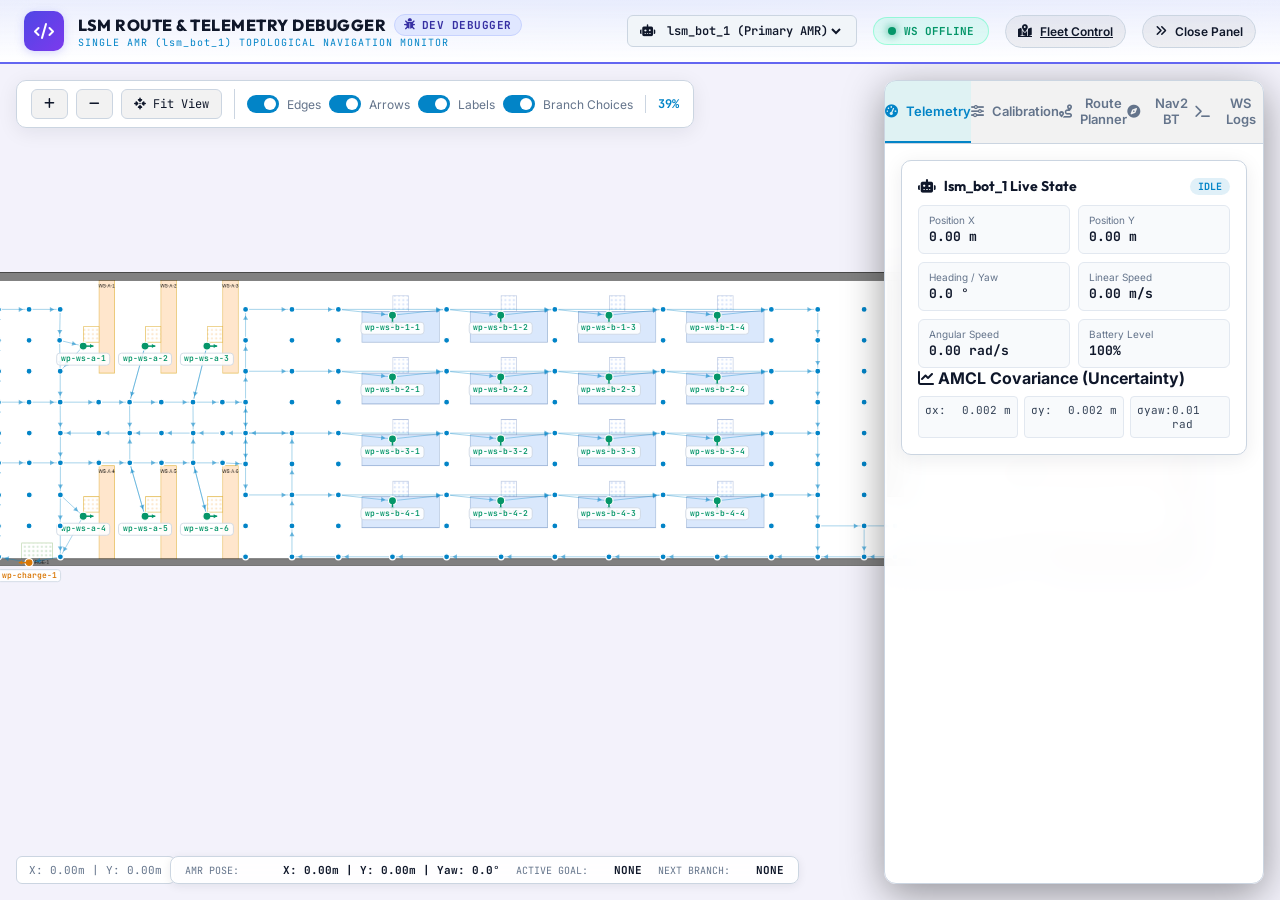
==== lsm_ws/src/lsm_fms_web/web/developer.html @ 76ec8f36 "feat(fms_web): Implement Operator and Developer monitoring web interfaces with calibration & telemet" ====
<!DOCTYPE html>
<html lang="ko" data-theme="light">
<head>
  <meta charset="UTF-8">
  <meta name="viewport" content="width=device-width, initial-scale=1.0">
  <meta http-equiv="Cache-Control" content="no-cache, no-store, must-revalidate">
  <title>LSM FMS Developer Telemetry & Route Debugger</title>
  
  <!-- Fonts -->
  <link rel="preconnect" href="https://fonts.googleapis.com">
  <link rel="preconnect" href="https://fonts.gstatic.com" crossorigin>
  <link href="https://fonts.googleapis.com/css2?family=Inter:wght@400;500;600;700&family=JetBrains+Mono:wght@400;500;700;800&family=Outfit:wght@600;700;800;900&display=swap" rel="stylesheet">
  
  <!-- JS-YAML Parser (Local & Offline Capable) -->
  <script src="js/js-yaml.min.js"></script>
  <!-- FontAwesome Icons -->
  <link rel="stylesheet" href="https://cdnjs.cloudflare.com/ajax/libs/font-awesome/6.4.0/css/all.min.css">
  <!-- Stylesheets -->
  <link rel="stylesheet" href="css/style.css?v=1.1.0">
  <link rel="stylesheet" href="css/developer.css?v=1.1.0">
</head>
<body class="developer-mode">
  <div class="app-container developer-app">
    <!-- Header Navbar (Developer Mode: Indigo/Purple Accent) -->
    <header class="navbar navbar-developer">
      <div class="brand">
        <div class="logo-icon"><i class="fa-solid fa-code"></i></div>
        <div class="brand-info">
          <h1>
            LSM ROUTE & TELEMETRY DEBUGGER
            <span class="mode-badge-developer"><i class="fa-solid fa-bug"></i> DEV DEBUGGER</span>
          </h1>
          <span class="subtitle">SINGLE AMR (lsm_bot_1) TOPOLOGICAL NAVIGATION MONITOR</span>
        </div>
      </div>

      <div class="header-right">
        <!-- Robot Selector Dropdown -->
        <div class="dev-robot-select">
          <i class="fa-solid fa-robot"></i>
          <select id="select-active-robot">
            <option value="lsm_bot_1" selected>lsm_bot_1 (Primary AMR)</option>
          </select>
        </div>

        <!-- WebSocket Status Indicator -->
        <div class="status-badge disconnected" id="ws-status-badge">
          <span class="pulse-dot" id="ws-pulse"></span> <span id="ws-status-text">WS OFFLINE</span>
        </div>

        <!-- Return to Fleet Control Button -->
        <a href="index.html" class="icon-action-btn" title="Back to Fleet Control Center">
          <i class="fa-solid fa-map-location-dot"></i>
          <span>Fleet Control</span>
        </a>

        <!-- Sidebar Toggle -->
        <button class="icon-action-btn sidebar-toggle-btn" id="btn-toggle-sidebar" title="Toggle Sidebar">
          <i class="fa-solid fa-angles-right" id="icon-sidebar"></i>
          <span>Close Panel</span>
        </button>
      </div>
    </header>

    <!-- Main Viewport -->
    <main class="main-viewport">
      <!-- Left: Graph & Telemetry Canvas -->
      <section class="canvas-section">
        <div class="canvas-toolbar">
          <div class="tool-group">
            <button id="btn-zoom-in" title="Zoom In"><i class="fa-solid fa-plus"></i></button>
            <button id="btn-zoom-out" title="Zoom Out"><i class="fa-solid fa-minus"></i></button>
            <button id="btn-reset-view" title="Reset View"><i class="fa-solid fa-arrows-to-dot"></i> Fit View</button>
          </div>
          <div class="tool-group">
            <label class="toggle-switch">
              <input type="checkbox" id="chk-show-edges" checked>
              <span class="switch-slider"></span>
              <span class="toggle-label">Edges</span>
            </label>
            <label class="toggle-switch">
              <input type="checkbox" id="chk-show-arrows" checked>
              <span class="switch-slider"></span>
              <span class="toggle-label">Arrows</span>
            </label>
            <label class="toggle-switch">
              <input type="checkbox" id="chk-show-labels" checked>
              <span class="switch-slider"></span>
              <span class="toggle-label">Labels</span>
            </label>
            <label class="toggle-switch">
              <input type="checkbox" id="chk-show-branches" checked>
              <span class="switch-slider"></span>
              <span class="toggle-label">Branch Choices</span>
            </label>
          </div>
          <div class="tool-group">
            <span class="zoom-level-badge" id="zoom-level">100%</span>
          </div>
        </div>

        <div class="canvas-wrapper" id="canvas-container">
          <canvas id="map-canvas"></canvas>
          <div class="canvas-overlay-coords" id="cursor-coords">X: 0.00m | Y: 0.00m</div>
          
          <!-- Developer Map HUD -->
          <div class="dev-hud-overlay">
            <div class="hud-item">
              <span class="hud-label">AMR POSE:</span>
              <span class="hud-value neon-cyan" id="hud-pose">X: 0.00m | Y: 0.00m | Yaw: 0.0°</span>
            </div>
            <div class="hud-item">
              <span class="hud-label">ACTIVE GOAL:</span>
              <span class="hud-value neon-green" id="hud-goal">NONE</span>
            </div>
            <div class="hud-item">
              <span class="hud-label">NEXT BRANCH:</span>
              <span class="hud-value neon-amber" id="hud-branch">NONE</span>
            </div>
          </div>
        </div>
      </section>

      <!-- Right: Developer Control Sidebar -->
      <aside class="sidebar floating-drawer" id="main-sidebar">
        <!-- Sidebar Tabs -->
        <div class="sidebar-tabs">
          <button class="tab-btn active" data-tab="tab-telemetry"><i class="fa-solid fa-gauge-high"></i> Telemetry</button>
          <button class="tab-btn" data-tab="tab-calibration"><i class="fa-solid fa-sliders"></i> Calibration</button>
          <button class="tab-btn" data-tab="tab-planner"><i class="fa-solid fa-route"></i> Route Planner</button>
          <button class="tab-btn" data-tab="tab-nav2"><i class="fa-solid fa-compass"></i> Nav2 BT</button>
          <button class="tab-btn" data-tab="tab-logs"><i class="fa-solid fa-terminal"></i> WS Logs</button>
        </div>

        <!-- Tab 1: AMR Telemetry & State -->
        <div class="tab-content active" id="tab-telemetry">
          <div class="panel-card">
            <div class="panel-header">
              <h3><i class="fa-solid fa-robot"></i> lsm_bot_1 Live State</h3>
              <span class="robot-status-pill idle" id="dev-robot-status">IDLE</span>
            </div>

            <div class="telemetry-grid">
              <div class="tel-card">
                <span class="tel-lbl">Position X</span>
                <span class="tel-val" id="tel-x">0.00 m</span>
              </div>
              <div class="tel-card">
                <span class="tel-lbl">Position Y</span>
                <span class="tel-val" id="tel-y">0.00 m</span>
              </div>
              <div class="tel-card">
                <span class="tel-lbl">Heading / Yaw</span>
                <span class="tel-val" id="tel-yaw">0.0 °</span>
              </div>
              <div class="tel-card">
                <span class="tel-lbl">Linear Speed</span>
                <span class="tel-val" id="tel-v">0.00 m/s</span>
              </div>
              <div class="tel-card">
                <span class="tel-lbl">Angular Speed</span>
                <span class="tel-val" id="tel-w">0.00 rad/s</span>
              </div>
              <div class="tel-card">
                <span class="tel-lbl">Battery Level</span>
                <span class="tel-val neon-green" id="tel-battery">100%</span>
              </div>
            </div>

            <div class="panel-header mt-12">
              <h4><i class="fa-solid fa-chart-line"></i> AMCL Covariance (Uncertainty)</h4>
            </div>
            <div class="cov-grid">
              <div class="cov-item"><span>σx:</span> <span id="cov-x">0.002 m</span></div>
              <div class="cov-item"><span>σy:</span> <span id="cov-y">0.002 m</span></div>
              <div class="cov-item"><span>σyaw:</span> <span id="cov-yaw">0.01 rad</span></div>
            </div>
          </div>
        </div>

        <!-- Tab 2: Calibration Fine Tuning -->
        <div class="tab-content" id="tab-calibration">
          <div class="panel-card">
            <div class="panel-header">
              <h3><i class="fa-solid fa-compass-drafting"></i> Map-Graph Fine Tuning</h3>
              <button class="btn-xs btn-outline" id="btn-reset-calibration"><i class="fa-solid fa-rotate-left"></i> Reset</button>
            </div>
            <p class="panel-desc">창고 맵 이미지와 웨이포인트 그래프 좌표의 싱크(Offset, Scale, Yaw)를 실시간 보정합니다.</p>

            <button class="btn-auto-fit" id="btn-auto-fit">
              <i class="fa-solid fa-wand-magic-sparkles"></i> Reset Calibration (0, 0)
            </button>

            <div class="control-group">
              <div class="control-label">
                <span>Offset X (Offset Meter)</span>
                <input type="number" id="num-offset-x" step="0.01" value="0">
              </div>
              <input type="range" id="rng-offset-x" min="-40" max="40" step="0.01" value="0">
            </div>

            <div class="control-group">
              <div class="control-label">
                <span>Offset Y (Offset Meter)</span>
                <input type="number" id="num-offset-y" step="0.01" value="0">
              </div>
              <input type="range" id="rng-offset-y" min="-40" max="40" step="0.01" value="0">
            </div>

            <div class="control-group">
              <div class="control-label">
                <span>Scale Factor</span>
                <input type="number" id="num-scale" step="0.01" value="1.0">
              </div>
              <input type="range" id="rng-scale" min="0.1" max="5.0" step="0.01" value="1.0">
            </div>

            <div class="control-group">
              <div class="control-label">
                <span>Rotation / Yaw (Deg)</span>
                <input type="number" id="num-yaw" step="0.1" value="0">
              </div>
              <input type="range" id="rng-yaw" min="-180" max="180" step="0.5" value="0">
            </div>

            <div class="action-buttons">
              <button class="btn-primary" id="btn-save-calibration"><i class="fa-solid fa-floppy-disk"></i> Save Calibration</button>
              <button class="btn-secondary" id="btn-export-config"><i class="fa-solid fa-download"></i> Export Config</button>
            </div>
          </div>
        </div>

        <!-- Tab 3: Topological Route Planner & Branch Inspector -->
        <div class="tab-content" id="tab-planner">
          <div class="panel-card">
            <div class="panel-header">
              <h3><i class="fa-solid fa-route"></i> Route Planner & Dispatch</h3>
            </div>

            <div class="route-dispatch-form">
              <div class="form-row">
                <label>Start Waypoint:</label>
                <select id="select-start-wp"></select>
                <button class="btn-xs btn-outline" id="btn-set-start-bot" title="Set to robot pose"><i class="fa-solid fa-location-crosshairs"></i> Bot Pose</button>
              </div>

              <div class="form-row">
                <label>Target Waypoint:</label>
                <select id="select-goal-wp"></select>
              </div>

              <div class="dispatch-actions">
                <button class="btn-primary" id="btn-plan-route"><i class="fa-solid fa-calculator"></i> Calculate Path</button>
                <button class="btn-secondary btn-accent-green" id="btn-dispatch-route"><i class="fa-solid fa-paper-plane"></i> Dispatch Goal</button>
              </div>
            </div>

            <div class="route-summary-box mt-12" id="route-summary-box">
              <div class="summary-header">
                <span class="route-title">A* PATH SUMMARY</span>
                <span class="route-dist neon-cyan" id="route-total-dist">0.00 m</span>
              </div>
              <div class="summary-details">
                <span>Waypoints: <strong id="route-wp-count">0</strong></span>
                <span>Est. Time: <strong id="route-est-time">0s</strong></span>
              </div>
            </div>

            <!-- Decision Branch Inspector -->
            <div class="branch-inspector-card mt-12">
              <div class="panel-header">
                <h4><i class="fa-solid fa-code-fork"></i> Next Branch Decision</h4>
              </div>
              <div id="branch-decision-box">
                <div class="empty-state-sm">
                  <p>No active route segment. Dispatch a route to inspect branch choices.</p>
                </div>
              </div>
            </div>

            <!-- Step-by-Step Waypoints Queue -->
            <div class="panel-header mt-12">
              <h4><i class="fa-solid fa-list-ol"></i> Path Waypoint Sequence</h4>
            </div>
            <div class="route-queue-list" id="route-queue-list"></div>
          </div>
        </div>

        <!-- Tab 3: Nav2 BT & Goal Handle Monitor -->
        <div class="tab-content" id="tab-nav2">
          <div class="panel-card">
            <div class="panel-header">
              <h3><i class="fa-solid fa-compass"></i> Nav2 Behavior Tree Monitor</h3>
            </div>

            <div class="nav2-status-card">
              <div class="nav2-row">
                <span class="lbl">Action Server State:</span>
                <span class="val badge-state" id="nav2-action-state">IDLE</span>
              </div>
              <div class="nav2-row">
                <span class="lbl">Goal Handle ID:</span>
                <span class="val mono" id="nav2-goal-id">N/A</span>
              </div>
              <div class="nav2-row">
                <span class="lbl">Active BT Node:</span>
                <span class="val neon-cyan" id="nav2-bt-node">FollowPath (Topological)</span>
              </div>
              <div class="nav2-row">
                <span class="lbl">Recovery Status:</span>
                <span class="val neon-green" id="nav2-recovery-status">NORMAL</span>
              </div>
            </div>
          </div>
        </div>

        <!-- Tab 4: Raw WebSocket Telemetry Logs -->
        <div class="tab-content" id="tab-logs">
          <div class="panel-card">
            <div class="panel-header">
              <h3><i class="fa-solid fa-terminal"></i> WebSocket Event Stream</h3>
              <div class="log-controls">
                <button class="btn-xs btn-outline" id="btn-pause-log"><i class="fa-solid fa-pause"></i> Pause</button>
                <button class="btn-xs btn-outline" id="btn-clear-log"><i class="fa-solid fa-trash"></i> Clear</button>
              </div>
            </div>

            <div class="log-console-wrapper">
              <div class="log-console" id="ws-log-console">
                <div class="log-entry system">[SYSTEM] Developer Telemetry Log initialized.</div>
              </div>
            </div>
          </div>
        </div>
      </aside>
    </main>
  </div>

  <script src="js/developer.js?v=1.1.0"></script>
</body>
</html>
---- lsm_ws/src/lsm_fms_web/web/css/style.css ----
:root, :root[data-theme="light"], :root[data-theme="dark"] {
  --bg-void: #f8fafc;
  --bg-surface: rgba(255, 255, 255, 0.95);
  --bg-card: #ffffff;
  --bg-card-hover: #f1f5f9;
  --border-color: #cbd5e1;
  --border-active: #0284c7;
  
  --text-main: #0f172a;
  --text-muted: #64748b;
  --text-sub: #334155;
  
  --neon-cyan: #0284c7;
  --neon-green: #059669;
  --neon-amber: #d97706;
  --neon-red: #dc2626;
  --neon-purple: #7c3aed;
  
  --shadow-glow: 0 4px 20px rgba(15, 23, 42, 0.08);
  --canvas-bg: #f8fafc;
  --glass-blur: blur(16px);
}

* {
  box-sizing: border-box;
  margin: 0;
  padding: 0;
  user-select: none;
}

body {
  background-color: var(--bg-void);
  color: var(--text-main);
  font-family: 'Inter', system-ui, -apple-system, sans-serif;
  overflow: hidden;
  height: 100vh;
  width: 100vw;
  transition: background-color 0.3s ease, color 0.3s ease;
}

/* App Container */
.app-container {
  display: flex;
  flex-direction: column;
  height: 100vh;
  width: 100vw;
  background: var(--bg-void);
}

/* Distinct Soft Background Color Tinting for Operator vs Developer Monitoring */
.app-container.operator-app {
  background: radial-gradient(circle at 50% 0%, rgba(13, 148, 136, 0.07) 0%, rgba(244, 251, 249, 0.7) 70%), #f8fafc !important;
}
.app-container.operator-app .canvas-section {
  background-color: #f2f9f7 !important;
}

.app-container.developer-app {
  background: radial-gradient(circle at 50% 0%, rgba(99, 102, 241, 0.07) 0%, rgba(245, 244, 253, 0.7) 70%), #f8fafc !important;
}
.app-container.developer-app .canvas-section {
  background-color: #f3f2fb !important;
}

/* Navbar Header */
.navbar {
  height: 64px;
  background: var(--bg-surface);
  backdrop-filter: var(--glass-blur);
  border-bottom: 1px solid var(--border-color);
  display: flex;
  align-items: center;
  justify-content: space-between;
  padding: 0 24px;
  z-index: 100;
  transition: background 0.3s ease, border-color 0.3s ease;
}

.brand {
  display: flex;
  align-items: center;
  gap: 14px;
}

.logo-icon {
  width: 40px;
  height: 40px;
  background: linear-gradient(135deg, var(--neon-cyan), var(--neon-purple));
  border-radius: 10px;
  display: flex;
  align-items: center;
  justify-content: center;
  font-family: 'Outfit', sans-serif;
  font-weight: 900;
  font-size: 16px;
  color: #fff;
  box-shadow: 0 0 16px rgba(0, 243, 255, 0.3);
}

.brand-info h1 {
  font-family: 'Outfit', sans-serif;
  font-size: 16px;
  font-weight: 800;
  letter-spacing: 0.5px;
  color: var(--text-main);
  display: flex;
  align-items: center;
  gap: 8px;
}

.version-tag {
  font-family: 'JetBrains Mono', monospace;
  font-size: 11px;
  padding: 2px 6px;
  border-radius: 6px;
  background: rgba(0, 243, 255, 0.15);
  color: var(--neon-cyan);
  border: 1px solid rgba(0, 243, 255, 0.3);
}

.brand-info .subtitle {
  font-family: 'JetBrains Mono', monospace;
  font-size: 10px;
  color: var(--neon-cyan);
  letter-spacing: 1px;
  display: block;
}

/* Header Telemetry & Actions */
.header-right {
  display: flex;
  align-items: center;
  gap: 16px;
}

/* Header Distinct Color-Coding for Operator vs Developer Monitoring */
.navbar-operator {
  border-bottom: 2px solid #0d9488 !important;
  background: linear-gradient(180deg, rgba(204, 251, 241, 0.4) 0%, rgba(255, 255, 255, 0.98) 100%) !important;
}
.navbar-operator .logo-icon {
  background: linear-gradient(135deg, #0d9488, #059669) !important;
  box-shadow: 0 2px 10px rgba(13, 148, 136, 0.25) !important;
}
.mode-badge-operator {
  font-family: 'JetBrains Mono', monospace;
  font-size: 11px;
  font-weight: 700;
  padding: 3px 9px;
  border-radius: 20px;
  background: #ccfbf1;
  color: #0f766e;
  border: 1px solid #99f6e4;
  display: inline-flex;
  align-items: center;
  gap: 6px;
}

.navbar-developer {
  border-bottom: 2px solid #6366f1 !important;
  background: linear-gradient(180deg, rgba(224, 231, 255, 0.45) 0%, rgba(255, 255, 255, 0.98) 100%) !important;
}
.navbar-developer .logo-icon {
  background: linear-gradient(135deg, #4f46e5, #7c3aed) !important;
  box-shadow: 0 2px 10px rgba(99, 102, 241, 0.25) !important;
}
.mode-badge-developer {
  font-family: 'JetBrains Mono', monospace;
  font-size: 11px;
  font-weight: 700;
  padding: 3px 9px;
  border-radius: 20px;
  background: #e0e7ff;
  color: #3730a3;
  border: 1px solid #c7d2fe;
  display: inline-flex;
  align-items: center;
  gap: 6px;
}

.theme-toggle-btn, .icon-action-btn {
  background: rgba(0, 0, 0, 0.05);
  border: 1px solid var(--border-color);
  color: var(--text-main);
  padding: 8px 14px;
  border-radius: 20px;
  cursor: pointer;
  font-family: 'Inter', sans-serif;
  font-size: 12px;
  font-weight: 600;
  display: flex;
  align-items: center;
  gap: 8px;
  transition: all 0.2s ease;
}

.icon-action-btn {
  padding: 8px 12px;
}

:root[data-theme="dark"] .theme-toggle-btn, :root[data-theme="dark"] .icon-action-btn {
  background: rgba(255, 255, 255, 0.08);
}

.theme-toggle-btn:hover, .icon-action-btn:hover {
  border-color: var(--neon-cyan);
  color: var(--neon-cyan);
}

.header-status {
  display: flex;
  align-items: center;
  gap: 20px;
}

.status-badge {
  display: flex;
  align-items: center;
  gap: 8px;
  padding: 6px 14px;
  background: rgba(0, 255, 157, 0.1);
  border: 1px solid rgba(0, 255, 157, 0.3);
  border-radius: 20px;
  font-family: 'JetBrains Mono', monospace;
  font-size: 11px;
  font-weight: 700;
  color: var(--neon-green);
}

.pulse-dot {
  width: 8px;
  height: 8px;
  background-color: var(--neon-green);
  border-radius: 50%;
  box-shadow: 0 0 10px var(--neon-green);
  animation: pulse 1.8s infinite;
}

@keyframes pulse {
  0% { transform: scale(0.95); opacity: 1; }
  50% { transform: scale(1.3); opacity: 0.5; }
  100% { transform: scale(0.95); opacity: 1; }
}

.telemetry {
  display: flex;
  flex-direction: column;
  align-items: flex-end;
}

.telemetry .label {
  font-family: 'JetBrains Mono', monospace;
  font-size: 9px;
  color: var(--text-muted);
}

.telemetry .value {
  font-family: 'JetBrains Mono', monospace;
  font-size: 15px;
  font-weight: 800;
}

.telemetry .value.cyan { color: var(--neon-cyan); }
.telemetry .value.green { color: var(--neon-green); }
.telemetry .value.amber { color: var(--neon-amber); }

/* Main Layout */
.main-viewport {
  flex: 1;
  display: flex;
  overflow: hidden;
  position: relative;
  width: 100%;
  height: calc(100vh - 64px);
  contain: layout size;
}

/* Left Canvas Area (Always Full Width & Independent) */
.canvas-section {
  position: absolute;
  inset: 0;
  width: 100%;
  height: 100%;
  display: flex;
  flex-direction: column;
  background-color: var(--canvas-bg);
  overflow: hidden;
  contain: strict;
  transition: background-color 0.3s ease;
}

.canvas-toolbar {
  position: absolute;
  top: 16px;
  left: 16px;
  z-index: 10;
  display: flex;
  align-items: center;
  gap: 12px;
  background: var(--bg-surface);
  backdrop-filter: var(--glass-blur);
  border: 1px solid var(--border-color);
  padding: 8px 14px;
  border-radius: 10px;
  box-shadow: var(--shadow-glow);
}

.tool-group {
  display: flex;
  align-items: center;
  gap: 8px;
  border-right: 1px solid var(--border-color);
  padding-right: 12px;
}

.tool-group:last-child {
  border-right: none;
  padding-right: 0;
}

.tool-group button {
  background: rgba(0, 0, 0, 0.05);
  border: 1px solid var(--border-color);
  color: var(--text-main);
  padding: 6px 12px;
  border-radius: 6px;
  cursor: pointer;
  font-family: 'JetBrains Mono', monospace;
  font-size: 12px;
  transition: all 0.2s;
}

:root[data-theme="dark"] .tool-group button {
  background: rgba(255, 255, 255, 0.05);
}

.tool-group button:hover {
  background: rgba(0, 243, 255, 0.15);
  border-color: var(--neon-cyan);
  color: var(--neon-cyan);
}

.zoom-level-badge {
  font-family: 'JetBrains Mono', monospace;
  font-size: 12px;
  font-weight: 700;
  color: var(--neon-cyan);
}

/* Toggle Switches */
.toggle-switch {
  display: flex;
  align-items: center;
  gap: 8px;
  cursor: pointer;
}

.toggle-switch input {
  display: none;
}

.switch-slider {
  width: 32px;
  height: 18px;
  background-color: rgba(0, 0, 0, 0.2);
  border-radius: 10px;
  position: relative;
  transition: 0.3s;
}

:root[data-theme="dark"] .switch-slider {
  background-color: rgba(255, 255, 255, 0.2);
}

.switch-slider::before {
  content: "";
  position: absolute;
  width: 12px;
  height: 12px;
  left: 3px;
  top: 3px;
  background-color: #fff;
  border-radius: 50%;
  transition: 0.3s;
}

.toggle-switch input:checked + .switch-slider {
  background-color: var(--neon-cyan);
}

.toggle-switch input:checked + .switch-slider::before {
  transform: translateX(14px);
}

.toggle-label {
  font-size: 12px;
  color: var(--text-muted);
}

/* Canvas Wrapper */
.canvas-wrapper {
  flex: 1;
  width: 100%;
  height: 100%;
  position: relative;
  cursor: grab;
}

.canvas-wrapper:active {
  cursor: grabbing;
}

#map-canvas {
  display: block;
  width: 100%;
  height: 100%;
}

.canvas-overlay-coords {
  position: absolute;
  bottom: 16px;
  left: 16px;
  background: var(--bg-surface);
  backdrop-filter: var(--glass-blur);
  border: 1px solid var(--border-color);
  padding: 6px 12px;
  border-radius: 6px;
  font-family: 'JetBrains Mono', monospace;
  font-size: 11px;
  color: var(--text-muted);
  pointer-events: none;
}

/* Sidebar Floating Overlay Drawer (Independent of Canvas Layout) */
.sidebar.floating-drawer {
  position: absolute;
  right: 16px;
  top: 16px;
  bottom: 16px;
  width: 380px;
  background: var(--bg-surface);
  backdrop-filter: var(--glass-blur);
  border: 1px solid var(--border-color);
  border-radius: 12px;
  display: flex;
  flex-direction: column;
  overflow: hidden;
  z-index: 50;
  box-shadow: 0 10px 40px rgba(0, 0, 0, 0.4);
  transform: translateX(0);
  transition: transform 0.3s cubic-bezier(0.4, 0, 0.2, 1), opacity 0.3s ease;
  will-change: transform, opacity;
  pointer-events: auto;
}

.sidebar.floating-drawer.collapsed {
  transform: translateX(420px);
  opacity: 0;
  pointer-events: none;
}

.sidebar-tabs {
  display: flex;
  border-bottom: 1px solid var(--border-color);
  background: rgba(0, 0, 0, 0.05);
}

.tab-btn {
  flex: 1;
  padding: 14px 0;
  background: none;
  border: none;
  color: var(--text-muted);
  font-family: 'Inter', sans-serif;
  font-size: 13px;
  font-weight: 600;
  cursor: pointer;
  border-bottom: 2px solid transparent;
  transition: all 0.2s;
  display: flex;
  align-items: center;
  justify-content: center;
  gap: 8px;
}

.tab-btn.active {
  color: var(--neon-cyan);
  border-bottom-color: var(--neon-cyan);
  background: rgba(0, 243, 255, 0.08);
}

.tab-content {
  display: none;
  flex: 1;
  overflow-y: auto;
  padding: 16px;
}

.tab-content.active {
  display: block;
}

/* Panel Card */
.panel-card {
  background: var(--bg-card);
  border: 1px solid var(--border-color);
  border-radius: 10px;
  padding: 16px;
  margin-bottom: 16px;
  box-shadow: var(--shadow-glow);
}

.panel-header {
  display: flex;
  align-items: center;
  justify-content: space-between;
  margin-bottom: 8px;
}

.panel-header h3 {
  font-family: 'Outfit', sans-serif;
  font-size: 14px;
  font-weight: 700;
  color: var(--text-main);
  display: flex;
  align-items: center;
  gap: 8px;
}

.panel-desc {
  font-size: 11px;
  color: var(--text-muted);
  margin-bottom: 16px;
  line-height: 1.4;
}

/* Control Groups */
.control-group {
  margin-bottom: 16px;
}

.control-label {
  display: flex;
  align-items: center;
  justify-content: space-between;
  margin-bottom: 6px;
  font-size: 12px;
  color: var(--text-sub);
}

.control-label input[type="number"] {
  width: 75px;
  background: rgba(0, 0, 0, 0.05);
  border: 1px solid var(--border-color);
  border-radius: 6px;
  color: var(--neon-cyan);
  font-family: 'JetBrains Mono', monospace;
  font-size: 12px;
  padding: 4px 6px;
  text-align: right;
}

:root[data-theme="dark"] .control-label input[type="number"] {
  background: rgba(0, 0, 0, 0.4);
}

input[type="range"] {
  width: 100%;
  height: 6px;
  background: rgba(0, 0, 0, 0.1);
  border-radius: 3px;
  outline: none;
  -webkit-appearance: none;
}

:root[data-theme="dark"] input[type="range"] {
  background: rgba(255, 255, 255, 0.1);
}

input[type="range"]::-webkit-slider-thumb {
  -webkit-appearance: none;
  width: 16px;
  height: 16px;
  border-radius: 50%;
  background: var(--neon-cyan);
  cursor: pointer;
  box-shadow: 0 0 10px var(--neon-cyan);
}

.control-row {
  display: flex;
  align-items: center;
  justify-content: space-between;
  margin-bottom: 16px;
}

/* Action Buttons */
.action-buttons {
  display: flex;
  gap: 10px;
  margin-top: 12px;
}

button.btn-primary {
  flex: 1;
  background: linear-gradient(135deg, var(--neon-cyan), #0284c7);
  border: none;
  color: #fff;
  font-weight: 700;
  font-size: 13px;
  padding: 10px;
  border-radius: 6px;
  cursor: pointer;
  transition: opacity 0.2s;
  display: flex;
  align-items: center;
  justify-content: center;
  gap: 6px;
}

button.btn-secondary {
  background: rgba(0, 0, 0, 0.05);
  border: 1px solid var(--border-color);
  color: var(--text-main);
  font-size: 13px;
  padding: 10px 14px;
  border-radius: 6px;
  cursor: pointer;
  display: flex;
  align-items: center;
  justify-content: center;
  gap: 6px;
}

:root[data-theme="dark"] button.btn-secondary {
  background: rgba(255, 255, 255, 0.08);
}

button.btn-auto-fit {
  background: rgba(0, 255, 157, 0.15);
  border: 1px solid var(--neon-green);
  color: var(--neon-green);
  font-size: 12px;
  font-weight: 700;
  padding: 8px 12px;
  border-radius: 6px;
  cursor: pointer;
  width: 100%;
  margin-bottom: 14px;
  display: flex;
  align-items: center;
  justify-content: center;
  gap: 6px;
}

button.btn-auto-fit:hover {
  background: var(--neon-green);
  color: #000;
}

button.btn-xs {
  padding: 4px 8px;
  font-size: 11px;
  border-radius: 4px;
}

button.btn-outline {
  background: transparent;
  border: 1px solid var(--border-color);
  color: var(--text-muted);
  cursor: pointer;
}

button.btn-outline:hover {
  color: var(--neon-cyan);
  border-color: var(--neon-cyan);
}

/* File info box */
.file-info-box {
  display: flex;
  flex-direction: column;
  gap: 8px;
  font-family: 'JetBrains Mono', monospace;
  font-size: 11px;
  background: rgba(0, 0, 0, 0.05);
  padding: 10px;
  border-radius: 6px;
}

:root[data-theme="dark"] .file-info-box {
  background: rgba(0, 0, 0, 0.3);
}

.info-row {
  display: flex;
  justify-content: space-between;
}

.info-row .key { color: var(--text-muted); }
.info-row .val.accent { color: var(--neon-green); word-break: break-all; }

/* Inspector Tab Styles */
.search-box {
  position: relative;
  margin-bottom: 12px;
}

.search-box .search-icon {
  position: absolute;
  left: 10px;
  top: 50%;
  transform: translateY(-50%);
  color: var(--text-muted);
  font-size: 12px;
}

.search-box input {
  width: 100%;
  background: rgba(0, 0, 0, 0.05);
  border: 1px solid var(--border-color);
  border-radius: 6px;
  padding: 8px 10px 8px 30px;
  color: var(--text-main);
  font-size: 12px;
  outline: none;
}

:root[data-theme="dark"] .search-box input {
  background: rgba(0, 0, 0, 0.3);
}

.search-box input:focus {
  border-color: var(--neon-cyan);
}

.filter-pills {
  display: flex;
  gap: 4px;
  margin-bottom: 12px;
}

.pill {
  flex: 1;
  background: rgba(0, 0, 0, 0.05);
  border: 1px solid var(--border-color);
  color: var(--text-muted);
  font-size: 10px;
  padding: 6px 0;
  border-radius: 14px;
  cursor: pointer;
}

:root[data-theme="dark"] .pill {
  background: rgba(255, 255, 255, 0.05);
}

.pill.active {
  background: rgba(0, 243, 255, 0.15);
  color: var(--neon-cyan);
  border-color: var(--neon-cyan);
}

.inspector-detail {
  background: rgba(0, 0, 0, 0.03);
  border: 1px dashed var(--border-color);
  border-radius: 6px;
  padding: 12px;
  margin-bottom: 12px;
  min-height: 100px;
}

:root[data-theme="dark"] .inspector-detail {
  background: rgba(0, 0, 0, 0.4);
}

.empty-state {
  display: flex;
  flex-direction: column;
  align-items: center;
  justify-content: center;
  height: 80px;
  color: var(--text-muted);
  font-size: 12px;
  text-align: center;
  gap: 8px;
}

.empty-state i {
  font-size: 20px;
  color: var(--text-sub);
}

/* Node Detail View */
.detail-card h4 {
  font-family: 'JetBrains Mono', monospace;
  font-size: 14px;
  color: var(--neon-cyan);
  margin-bottom: 8px;
  display: flex;
  align-items: center;
  justify-content: space-between;
}

.node-type-tag {
  font-size: 10px;
  padding: 2px 8px;
  border-radius: 10px;
  background: rgba(0, 255, 157, 0.2);
  color: var(--neon-green);
  font-family: 'JetBrains Mono', monospace;
}

.node-type-tag.charger {
  background: rgba(255, 183, 0, 0.2);
  color: var(--neon-amber);
}

.detail-grid {
  display: grid;
  grid-template-columns: 1fr 1fr;
  gap: 8px;
  font-family: 'JetBrains Mono', monospace;
  font-size: 11px;
  margin-bottom: 8px;
}

.detail-item {
  background: rgba(0, 0, 0, 0.05);
  padding: 6px;
  border-radius: 4px;
}

:root[data-theme="dark"] .detail-item {
  background: rgba(255, 255, 255, 0.03);
}

.detail-item .lbl { color: var(--text-muted); font-size: 9px; }
.detail-item .val { color: var(--text-main); font-weight: 600; }

.edges-title {
  font-size: 11px;
  color: var(--text-sub);
  margin: 6px 0 4px 0;
}

.edges-list {
  display: flex;
  flex-wrap: wrap;
  gap: 4px;
}

.edge-chip {
  font-family: 'JetBrains Mono', monospace;
  font-size: 10px;
  background: rgba(0, 243, 255, 0.1);
  color: var(--neon-cyan);
  border: 1px solid rgba(0, 243, 255, 0.2);
  padding: 2px 6px;
  border-radius: 4px;
}

/* Waypoints List Container */
.wp-list-container {
  max-height: 250px;
  overflow-y: auto;
  display: flex;
  flex-direction: column;
  gap: 4px;
}

.wp-item-row {
  display: flex;
  align-items: center;
  justify-content: space-between;
  padding: 8px 10px;
  background: rgba(0, 0, 0, 0.02);
  border: 1px solid transparent;
  border-radius: 6px;
  cursor: pointer;
  transition: all 0.15s;
}

:root[data-theme="dark"] .wp-item-row {
  background: rgba(255, 255, 255, 0.02);
}

.wp-item-row:hover {
  background: var(--bg-card-hover);
  border-color: var(--border-color);
}

.wp-item-row.selected {
  border-color: var(--neon-cyan);
  background: rgba(0, 243, 255, 0.1);
}

.wp-id {
  font-family: 'JetBrains Mono', monospace;
  font-size: 12px;
  font-weight: 600;
  color: var(--text-main);
}

.wp-type {
  font-size: 10px;
  font-family: 'JetBrains Mono', monospace;
  color: var(--text-muted);
}

/* Header Dev Mode Button */
.dev-mode-btn {
  display: flex;
  align-items: center;
  gap: 6px;
  background: rgba(0, 243, 255, 0.1);
  border: 1px solid rgba(0, 243, 255, 0.4);
  color: var(--neon-cyan);
  padding: 6px 12px;
  border-radius: 6px;
  font-size: 12px;
  font-weight: 600;
  text-decoration: none;
  transition: all 0.2s ease;
}

.dev-mode-btn:hover {
  background: rgba(0, 243, 255, 0.25);
  border-color: var(--neon-cyan);
  box-shadow: 0 0 12px rgba(0, 243, 255, 0.3);
  transform: translateY(-1px);
}
---- lsm_ws/src/lsm_fms_web/web/css/developer.css ----
/* LSM FMS Developer Telemetry & Route Debugger Stylesheet (White Mode Only) */

.developer-mode {
  --dev-accent: #6366f1;
  --dev-accent-light: #4f46e5;
  --dev-bg: #f8fafc;
}

/* Navbar Enhancements */
.dev-navbar {
  border-bottom: 2px solid var(--dev-accent) !important;
}

.dev-logo {
  background: linear-gradient(135deg, #6366f1, #0284c7) !important;
  color: #ffffff !important;
}

.dev-tag {
  background: var(--dev-accent) !important;
  color: #ffffff !important;
  border: none !important;
}

.dev-robot-select {
  display: flex;
  align-items: center;
  gap: 8px;
  background: #f1f5f9;
  border: 1px solid #cbd5e1;
  padding: 6px 12px;
  border-radius: 6px;
  color: #0f172a;
  font-family: 'JetBrains Mono', monospace;
  font-size: 12px;
  font-weight: 600;
}

.dev-robot-select select {
  background: transparent;
  border: none;
  color: #0f172a;
  font-family: 'JetBrains Mono', monospace;
  font-size: 12px;
  font-weight: 600;
  outline: none;
  cursor: pointer;
}

/* Canvas HUD Overlay (Horizontal Bottom Strip - Does not obstruct map) */
.dev-hud-overlay {
  position: absolute;
  bottom: 16px;
  left: 170px;
  background: rgba(255, 255, 255, 0.92);
  backdrop-filter: blur(10px);
  border: 1px solid #cbd5e1;
  border-radius: 8px;
  padding: 6px 14px;
  display: flex;
  flex-direction: row;
  align-items: center;
  gap: 16px;
  z-index: 10;
  box-shadow: 0 2px 10px rgba(15, 23, 42, 0.08);
  pointer-events: none;
}

.hud-item {
  display: flex;
  align-items: center;
  gap: 8px;
  font-family: 'JetBrains Mono', monospace;
  font-size: 11px;
}

.hud-label {
  color: var(--text-muted);
  font-size: 10px;
  min-width: 90px;
}

.hud-value {
  font-weight: 700;
  color: var(--text-main);
}

/* Robot Status Pills */
.robot-status-pill {
  font-family: 'JetBrains Mono', monospace;
  font-size: 10px;
  font-weight: 700;
  padding: 2px 8px;
  border-radius: 10px;
  text-transform: uppercase;
}

.robot-status-pill.idle {
  background: rgba(2, 132, 199, 0.12);
  color: var(--neon-cyan);
}

.robot-status-pill.navigating {
  background: rgba(5, 150, 105, 0.15);
  color: var(--neon-green);
  animation: pulsePill 1.5s infinite;
}

@keyframes pulsePill {
  0% { opacity: 1; }
  50% { opacity: 0.6; }
  100% { opacity: 1; }
}

/* Telemetry Grid Cards */
.telemetry-grid {
  display: grid;
  grid-template-columns: 1fr 1fr;
  gap: 8px;
  margin-top: 10px;
}

.tel-card {
  background: #f8fafc;
  border: 1px solid #e2e8f0;
  border-radius: 6px;
  padding: 8px 10px;
  display: flex;
  flex-direction: column;
}

.tel-lbl {
  font-size: 10px;
  color: var(--text-muted);
  margin-bottom: 2px;
}

.tel-val {
  font-family: 'JetBrains Mono', monospace;
  font-size: 13px;
  font-weight: 700;
  color: var(--text-main);
}

.cov-grid {
  display: grid;
  grid-template-columns: 1fr 1fr 1fr;
  gap: 6px;
  font-family: 'JetBrains Mono', monospace;
  font-size: 11px;
  margin-top: 6px;
}

.cov-item {
  background: #f8fafc;
  padding: 6px;
  border-radius: 4px;
  border: 1px solid #e2e8f0;
  display: flex;
  justify-content: space-between;
  color: var(--text-sub);
}

/* Route Dispatch Form */
.route-dispatch-form {
  display: flex;
  flex-direction: column;
  gap: 8px;
  margin-top: 8px;
}

.form-row {
  display: flex;
  flex-direction: column;
  gap: 4px;
}

.form-row label {
  font-size: 11px;
  color: var(--text-sub);
  font-weight: 600;
}

.form-row select {
  background: #ffffff;
  border: 1px solid var(--border-color);
  color: var(--text-main);
  padding: 6px 10px;
  border-radius: 6px;
  font-family: 'JetBrains Mono', monospace;
  font-size: 12px;
  outline: none;
}

.dispatch-actions {
  display: grid;
  grid-template-columns: 1fr 1fr;
  gap: 8px;
  margin-top: 6px;
}

.btn-accent-green {
  background: rgba(5, 150, 105, 0.1) !important;
  border-color: var(--neon-green) !important;
  color: var(--neon-green) !important;
}

.btn-accent-green:hover {
  background: rgba(5, 150, 105, 0.25) !important;
  box-shadow: 0 2px 8px rgba(5, 150, 105, 0.2) !important;
}

/* Route Summary Box */
.route-summary-box {
  background: rgba(2, 132, 199, 0.05);
  border: 1px solid rgba(2, 132, 199, 0.25);
  border-radius: 6px;
  padding: 10px 12px;
}

.summary-header {
  display: flex;
  justify-content: space-between;
  align-items: center;
  margin-bottom: 6px;
}

.route-title {
  font-size: 11px;
  font-weight: 700;
  color: var(--text-sub);
}

.route-dist {
  font-family: 'JetBrains Mono', monospace;
  font-size: 15px;
  font-weight: 800;
  color: var(--neon-cyan);
}

.summary-details {
  display: flex;
  gap: 16px;
  font-size: 11px;
  color: var(--text-muted);
}

/* Branch Decision Inspector */
.branch-inspector-card {
  background: rgba(99, 102, 241, 0.05);
  border: 1px solid rgba(99, 102, 241, 0.2);
  border-radius: 6px;
  padding: 10px;
}

.branch-choice-row {
  display: flex;
  align-items: center;
  justify-content: space-between;
  padding: 6px 8px;
  background: #ffffff;
  border: 1px solid #e2e8f0;
  border-radius: 4px;
  margin-top: 4px;
  font-family: 'JetBrains Mono', monospace;
  font-size: 11px;
  color: var(--text-main);
}

.branch-choice-row.chosen {
  border-left: 3px solid var(--neon-green);
  background: rgba(5, 150, 105, 0.08);
}

.branch-choice-row .badge-choice {
  font-size: 9px;
  padding: 1px 6px;
  border-radius: 8px;
  background: #f1f5f9;
  color: var(--text-muted);
}

.branch-choice-row.chosen .badge-choice {
  background: rgba(5, 150, 105, 0.15);
  color: var(--neon-green);
}

/* Route Waypoints Queue List */
.route-queue-list {
  max-height: 220px;
  overflow-y: auto;
  display: flex;
  flex-direction: column;
  gap: 4px;
  margin-top: 6px;
}

.queue-item {
  display: flex;
  align-items: center;
  justify-content: space-between;
  padding: 6px 10px;
  background: #f8fafc;
  border: 1px solid #e2e8f0;
  border-radius: 4px;
  font-family: 'JetBrains Mono', monospace;
  font-size: 11px;
  color: var(--text-main);
}

.queue-item.current {
  background: rgba(2, 132, 199, 0.08);
  border-left: 3px solid var(--neon-cyan);
}

.queue-item.passed {
  opacity: 0.5;
}

.queue-status-tag {
  font-size: 9px;
  padding: 1px 6px;
  border-radius: 8px;
  font-weight: 700;
}

.queue-status-tag.passed { background: #e2e8f0; color: var(--text-muted); }
.queue-status-tag.current { background: rgba(2, 132, 199, 0.18); color: var(--neon-cyan); }
.queue-status-tag.next { background: rgba(217, 119, 6, 0.18); color: var(--neon-amber); }
.queue-status-tag.pending { background: #f1f5f9; color: var(--text-sub); }

/* Nav2 Action Monitor */
.nav2-status-card {
  display: flex;
  flex-direction: column;
  gap: 8px;
  margin-top: 8px;
}

.nav2-row {
  display: flex;
  justify-content: space-between;
  align-items: center;
  background: #f8fafc;
  border: 1px solid #e2e8f0;
  padding: 8px 10px;
  border-radius: 6px;
  font-size: 11px;
}

.nav2-row .lbl { color: var(--text-muted); }
.nav2-row .val { font-weight: 700; font-family: 'JetBrains Mono', monospace; color: var(--text-main); }

.badge-state {
  background: rgba(2, 132, 199, 0.12);
  color: var(--neon-cyan);
  padding: 2px 8px;
  border-radius: 10px;
}

/* WebSocket Log Console */
.log-console-wrapper {
  background: #f8fafc;
  border: 1px solid var(--border-color);
  border-radius: 6px;
  height: 380px;
  margin-top: 8px;
  padding: 8px;
}

.log-console {
  height: 100%;
  overflow-y: auto;
  font-family: 'JetBrains Mono', monospace;
  font-size: 11px;
  line-height: 1.4;
  display: flex;
  flex-direction: column;
  gap: 4px;
}

.log-entry {
  word-break: break-all;
  padding: 2px 4px;
  border-radius: 2px;
}

.log-entry.system { color: #64748b; }
.log-entry.in { color: #0284c7; font-weight: 600; }
.log-entry.out { color: #059669; font-weight: 600; }
.log-entry.err { color: #dc2626; font-weight: 600; }

.log-controls {
  display: flex;
  gap: 4px;
}
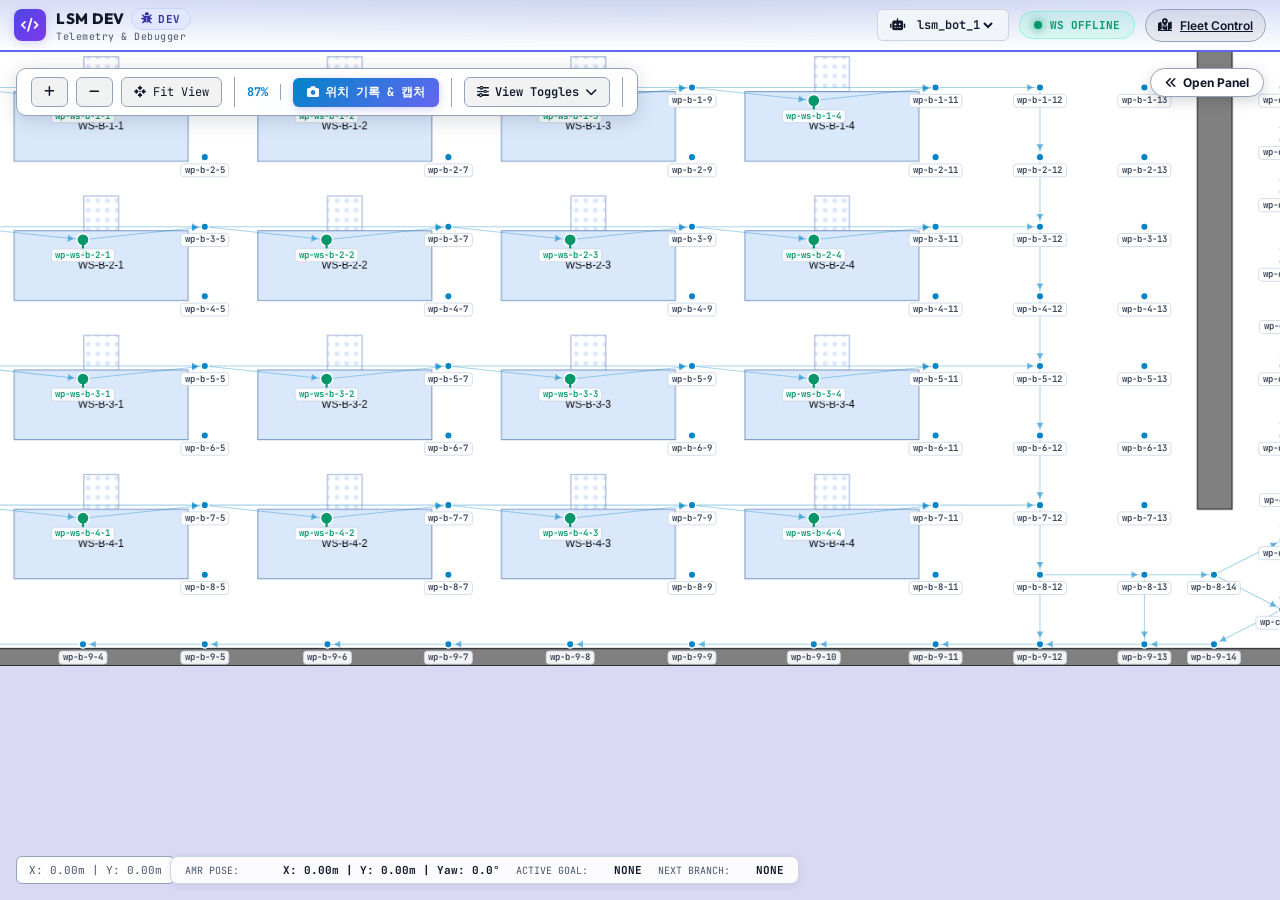
==== commit 65229ce4: "feat(fms_web): add telemetry bridge, background rendering & fix robot heading rotation" ====
--- a/lsm_ws/src/lsm_fms_web/web/developer.html
+++ b/lsm_ws/src/lsm_fms_web/web/developer.html
@@ -27,10 +27,10 @@
         <div class="logo-icon"><i class="fa-solid fa-code"></i></div>
         <div class="brand-info">
           <h1>
-            LSM ROUTE & TELEMETRY DEBUGGER
-            <span class="mode-badge-developer"><i class="fa-solid fa-bug"></i> DEV DEBUGGER</span>
+            LSM DEV
+            <span class="mode-badge-developer"><i class="fa-solid fa-bug"></i> DEV</span>
           </h1>
-          <span class="subtitle">SINGLE AMR (lsm_bot_1) TOPOLOGICAL NAVIGATION MONITOR</span>
+          <span class="subtitle">Telemetry & Debugger</span>
         </div>
       </div>
 
@@ -39,7 +39,7 @@
         <div class="dev-robot-select">
           <i class="fa-solid fa-robot"></i>
           <select id="select-active-robot">
-            <option value="lsm_bot_1" selected>lsm_bot_1 (Primary AMR)</option>
+            <option value="lsm_bot_1" selected>lsm_bot_1</option>
           </select>
         </div>
 
@@ -56,8 +56,8 @@
 
         <!-- Sidebar Toggle -->
         <button class="icon-action-btn sidebar-toggle-btn" id="btn-toggle-sidebar" title="Toggle Sidebar">
-          <i class="fa-solid fa-angles-right" id="icon-sidebar"></i>
-          <span>Close Panel</span>
+          <i class="fa-solid fa-angles-left" id="icon-sidebar"></i>
+          <span id="label-sidebar">Open Panel</span>
         </button>
       </div>
     </header>
@@ -73,6 +73,22 @@
             <button id="btn-reset-view" title="Reset View"><i class="fa-solid fa-arrows-to-dot"></i> Fit View</button>
           </div>
           <div class="tool-group">
+            <span class="zoom-level-badge" id="zoom-level">100%</span>
+          </div>
+          <div class="tool-group">
+            <button id="btn-quick-record-snap" class="btn-record-snap" title="Record Pose & Capture Canvas Snapshot">
+              <i class="fa-solid fa-camera"></i>
+              <span>위치 기록 & 캡처</span>
+            </button>
+          </div>
+          <div class="tool-group">
+            <button id="btn-toggle-options" class="btn-toggle-options" title="Toggle View Options">
+              <i class="fa-solid fa-sliders"></i>
+              <span>View Toggles</span>
+              <i class="fa-solid fa-chevron-down" id="opt-chevron"></i>
+            </button>
+          </div>
+          <div class="collapsible-options collapsed" id="collapsible-options">
             <label class="toggle-switch">
               <input type="checkbox" id="chk-show-edges" checked>
               <span class="switch-slider"></span>
@@ -91,11 +107,8 @@
             <label class="toggle-switch">
               <input type="checkbox" id="chk-show-branches" checked>
               <span class="switch-slider"></span>
-              <span class="toggle-label">Branch Choices</span>
+              <span class="toggle-label">Branches</span>
             </label>
-          </div>
-          <div class="tool-group">
-            <span class="zoom-level-badge" id="zoom-level">100%</span>
           </div>
         </div>
 
@@ -122,14 +135,16 @@
       </section>
 
       <!-- Right: Developer Control Sidebar -->
-      <aside class="sidebar floating-drawer" id="main-sidebar">
+      <aside class="sidebar floating-drawer collapsed" id="main-sidebar">
         <!-- Sidebar Tabs -->
         <div class="sidebar-tabs">
-          <button class="tab-btn active" data-tab="tab-telemetry"><i class="fa-solid fa-gauge-high"></i> Telemetry</button>
-          <button class="tab-btn" data-tab="tab-calibration"><i class="fa-solid fa-sliders"></i> Calibration</button>
-          <button class="tab-btn" data-tab="tab-planner"><i class="fa-solid fa-route"></i> Route Planner</button>
-          <button class="tab-btn" data-tab="tab-nav2"><i class="fa-solid fa-compass"></i> Nav2 BT</button>
-          <button class="tab-btn" data-tab="tab-logs"><i class="fa-solid fa-terminal"></i> WS Logs</button>
+          <button class="tab-btn active" data-tab="tab-telemetry" title="Telemetry"><i class="fa-solid fa-gauge-high"></i> Telemetry</button>
+          <button class="tab-btn" data-tab="tab-recorder" title="Position Recorder & Debugger"><i class="fa-solid fa-camera"></i> Record</button>
+          <button class="tab-btn" data-tab="tab-calibration" title="Calibration"><i class="fa-solid fa-sliders"></i> Calib</button>
+          <button class="tab-btn" data-tab="tab-planner" title="Route Planner"><i class="fa-solid fa-route"></i> Route</button>
+          <button class="tab-btn" data-tab="tab-nav2" title="Nav2 BT Navigator"><i class="fa-solid fa-compass"></i> Nav2</button>
+          <button class="tab-btn" data-tab="tab-logs" title="WebSocket Live Logs"><i class="fa-solid fa-terminal"></i> Logs</button>
+          <button class="sidebar-close-btn" id="btn-close-sidebar" title="Close Panel"><i class="fa-solid fa-xmark"></i></button>
         </div>
 
         <!-- Tab 1: AMR Telemetry & State -->
@@ -174,6 +189,66 @@
               <div class="cov-item"><span>σx:</span> <span id="cov-x">0.002 m</span></div>
               <div class="cov-item"><span>σy:</span> <span id="cov-y">0.002 m</span></div>
               <div class="cov-item"><span>σyaw:</span> <span id="cov-yaw">0.01 rad</span></div>
+            </div>
+          </div>
+        </div>
+
+        <!-- Tab: Position Recorder & Debugger -->
+        <div class="tab-content" id="tab-recorder">
+          <div class="panel-card">
+            <div class="panel-header">
+              <h3><i class="fa-solid fa-camera"></i> 위치 기록 & 디버깅 Snapshots</h3>
+              <button class="btn-xs btn-outline" id="btn-clear-snapshots"><i class="fa-solid fa-trash"></i> Clear</button>
+            </div>
+            <p class="panel-desc">현재 모니터링 로봇 좌표, Gazebo 좌표, 맵 캔버스 화면 캡처를 기록하여 오차(Offset)를 비교 및 보정합니다.</p>
+
+            <button class="btn-primary btn-record-action mt-8" id="btn-trigger-record-snap">
+              <i class="fa-solid fa-camera"></i> 📸 위치 기록 & 캔버스 캡처 저장
+            </button>
+
+            <!-- Active Pose & Delta Summary Card -->
+            <div class="pose-delta-box mt-12">
+              <div class="delta-row">
+                <span class="lbl">ROS Map Pose:</span>
+                <span class="val neon-cyan" id="rec-ros-pose">X: 0.00m | Y: 0.00m | Yaw: 0.0°</span>
+              </div>
+              <div class="delta-row">
+                <span class="lbl">Gazebo Sim Pose:</span>
+                <span class="val neon-amber" id="rec-gz-pose">X: 0.00m | Y: 0.00m | Yaw: 0.0°</span>
+              </div>
+              <div class="delta-row">
+                <span class="lbl">GZ ↔ ROS Offset (Δ):</span>
+                <span class="val neon-green" id="rec-delta-offset">ΔX: 0.000m | ΔY: 0.000m</span>
+              </div>
+              <label class="toggle-switch mt-8">
+                <input type="checkbox" id="chk-use-gz-truth">
+                <span class="switch-slider"></span>
+                <span class="toggle-label">🎯 Gazebo Ground-Truth (트루값) 위치 우선 맵핑</span>
+              </label>
+              <label class="toggle-switch mt-4">
+                <input type="checkbox" id="chk-invert-heading">
+                <span class="switch-slider"></span>
+                <span class="toggle-label">🔄 로봇 앞/뒤 진행 방향 180° 반전</span>
+              </label>
+              <div class="action-buttons mt-8">
+                <button class="btn-secondary btn-apply-delta" id="btn-apply-delta-to-calib">
+                  <i class="fa-solid fa-wand-magic-sparkles"></i> 오프셋 보정 반영
+                </button>
+                <button class="btn-secondary btn-accent-amber" id="btn-reset-to-charger" title="AMCL 초기 위치를 wp-charge-1로 설정">
+                  <i class="fa-solid fa-bolt"></i> wp-charge-1로 초기화
+                </button>
+              </div>
+            </div>
+
+            <!-- Recorded Snapshots List -->
+            <div class="panel-header mt-12">
+              <h4><i class="fa-solid fa-list-check"></i> 저장된 디버깅 캡처 목록 (<span id="snap-count">0</span>)</h4>
+              <button class="btn-xs btn-outline" id="btn-export-snapshots"><i class="fa-solid fa-download"></i> 내보내기</button>
+            </div>
+            <div class="snapshots-list mt-8" id="snapshots-list">
+              <div class="empty-state-sm">
+                <p>기록된 캡처가 없습니다. 위 [위치 기록 & 캔버스 캡처 저장] 버튼을 클릭하세요.</p>
+              </div>
             </div>
           </div>
         </div>
@@ -278,6 +353,25 @@
               </div>
             </div>
 
+            <!-- Workstation Call Scenario Quick Trigger -->
+            <div class="scenario-trigger-card mt-12">
+              <div class="panel-header">
+                <h4><i class="fa-solid fa-bell"></i> WS Work Complete (Call AMR Scenario)</h4>
+              </div>
+              <p class="panel-desc-sm">충전소/대기 장소의 lsm_bot_1을 호출하여 해당 WS로 최단 경로 Gazebo 주행 명령을 하달합니다.</p>
+              <div class="scenario-buttons-grid">
+                <button class="btn-scenario btn-ws-a1" id="btn-call-ws-a1">
+                  <i class="fa-solid fa-industry"></i> Call from WS A-1 (wp-ws-a-1)
+                </button>
+                <button class="btn-scenario btn-ws-a2" id="btn-call-ws-a2">
+                  <i class="fa-solid fa-industry"></i> Call from WS A-2 (wp-ws-a-2)
+                </button>
+                <button class="btn-scenario btn-charger" id="btn-call-charger">
+                  <i class="fa-solid fa-bolt"></i> Return to Charger (wp-charge-1)
+                </button>
+              </div>
+            </div>
+
             <!-- Step-by-Step Waypoints Queue -->
             <div class="panel-header mt-12">
               <h4><i class="fa-solid fa-list-ol"></i> Path Waypoint Sequence</h4>
--- a/lsm_ws/src/lsm_fms_web/web/css/style.css
+++ b/lsm_ws/src/lsm_fms_web/web/css/style.css
@@ -1,13 +1,13 @@
 :root, :root[data-theme="light"], :root[data-theme="dark"] {
-  --bg-void: #f8fafc;
-  --bg-surface: rgba(255, 255, 255, 0.95);
+  --bg-void: #cbd5e1;
+  --bg-surface: rgba(255, 255, 255, 0.96);
   --bg-card: #ffffff;
   --bg-card-hover: #f1f5f9;
-  --border-color: #cbd5e1;
+  --border-color: #94a3b8;
   --border-active: #0284c7;
   
   --text-main: #0f172a;
-  --text-muted: #64748b;
+  --text-muted: #475569;
   --text-sub: #334155;
   
   --neon-cyan: #0284c7;
@@ -16,8 +16,8 @@
   --neon-red: #dc2626;
   --neon-purple: #7c3aed;
   
-  --shadow-glow: 0 4px 20px rgba(15, 23, 42, 0.08);
-  --canvas-bg: #f8fafc;
+  --shadow-glow: 0 4px 20px rgba(15, 23, 42, 0.16);
+  --canvas-bg: #cbd5e1;
   --glass-blur: blur(16px);
 }
 
@@ -49,70 +49,73 @@
 
 /* Distinct Soft Background Color Tinting for Operator vs Developer Monitoring */
 .app-container.operator-app {
-  background: radial-gradient(circle at 50% 0%, rgba(13, 148, 136, 0.07) 0%, rgba(244, 251, 249, 0.7) 70%), #f8fafc !important;
+  background: radial-gradient(circle at 50% 0%, rgba(13, 148, 136, 0.15) 0%, rgba(204, 235, 230, 0.8) 70%), #cbd5e1 !important;
 }
 .app-container.operator-app .canvas-section {
-  background-color: #f2f9f7 !important;
+  background-color: #d8eae5 !important;
 }
 
 .app-container.developer-app {
-  background: radial-gradient(circle at 50% 0%, rgba(99, 102, 241, 0.07) 0%, rgba(245, 244, 253, 0.7) 70%), #f8fafc !important;
+  background: radial-gradient(circle at 50% 0%, rgba(99, 102, 241, 0.15) 0%, rgba(216, 218, 245, 0.8) 70%), #cbd5e1 !important;
 }
 .app-container.developer-app .canvas-section {
-  background-color: #f3f2fb !important;
+  background-color: #dad8f2 !important;
 }
 
 /* Navbar Header */
 .navbar {
-  height: 64px;
+  height: 52px;
   background: var(--bg-surface);
   backdrop-filter: var(--glass-blur);
   border-bottom: 1px solid var(--border-color);
   display: flex;
   align-items: center;
   justify-content: space-between;
-  padding: 0 24px;
+  padding: 0 14px;
   z-index: 100;
   transition: background 0.3s ease, border-color 0.3s ease;
+  white-space: nowrap;
 }
 
 .brand {
   display: flex;
   align-items: center;
-  gap: 14px;
+  gap: 10px;
+  white-space: nowrap;
 }
 
 .logo-icon {
-  width: 40px;
-  height: 40px;
+  width: 32px;
+  height: 32px;
   background: linear-gradient(135deg, var(--neon-cyan), var(--neon-purple));
-  border-radius: 10px;
+  border-radius: 8px;
   display: flex;
   align-items: center;
   justify-content: center;
   font-family: 'Outfit', sans-serif;
   font-weight: 900;
-  font-size: 16px;
+  font-size: 14px;
   color: #fff;
-  box-shadow: 0 0 16px rgba(0, 243, 255, 0.3);
+  box-shadow: 0 0 12px rgba(0, 243, 255, 0.3);
 }
 
 .brand-info h1 {
   font-family: 'Outfit', sans-serif;
-  font-size: 16px;
+  font-size: 15px;
   font-weight: 800;
   letter-spacing: 0.5px;
   color: var(--text-main);
   display: flex;
   align-items: center;
-  gap: 8px;
+  gap: 6px;
+  white-space: nowrap;
 }
 
 .version-tag {
   font-family: 'JetBrains Mono', monospace;
-  font-size: 11px;
-  padding: 2px 6px;
-  border-radius: 6px;
+  font-size: 10px;
+  padding: 2px 5px;
+  border-radius: 5px;
   background: rgba(0, 243, 255, 0.15);
   color: var(--neon-cyan);
   border: 1px solid rgba(0, 243, 255, 0.3);
@@ -121,22 +124,24 @@
 .brand-info .subtitle {
   font-family: 'JetBrains Mono', monospace;
   font-size: 10px;
-  color: var(--neon-cyan);
-  letter-spacing: 1px;
+  color: var(--text-muted);
+  letter-spacing: 0.5px;
   display: block;
+  white-space: nowrap;
 }
 
 /* Header Telemetry & Actions */
 .header-right {
   display: flex;
   align-items: center;
-  gap: 16px;
+  gap: 10px;
+  white-space: nowrap;
 }
 
 /* Header Distinct Color-Coding for Operator vs Developer Monitoring */
 .navbar-operator {
   border-bottom: 2px solid #0d9488 !important;
-  background: linear-gradient(180deg, rgba(204, 251, 241, 0.4) 0%, rgba(255, 255, 255, 0.98) 100%) !important;
+  background: linear-gradient(180deg, rgba(204, 251, 241, 0.6) 0%, rgba(255, 255, 255, 0.98) 100%) !important;
 }
 .navbar-operator .logo-icon {
   background: linear-gradient(135deg, #0d9488, #059669) !important;
@@ -345,6 +350,41 @@
   font-size: 12px;
   font-weight: 700;
   color: var(--neon-cyan);
+}
+
+.btn-toggle-options {
+  background: rgba(0, 0, 0, 0.05);
+  border: 1px solid var(--border-color);
+  color: var(--text-main);
+  padding: 5px 10px;
+  border-radius: 6px;
+  cursor: pointer;
+  font-family: 'Inter', sans-serif;
+  font-size: 11px;
+  font-weight: 600;
+  display: flex;
+  align-items: center;
+  gap: 6px;
+  transition: all 0.2s ease;
+}
+
+.btn-toggle-options:hover {
+  background: rgba(2, 132, 199, 0.15);
+  border-color: var(--neon-cyan);
+  color: var(--neon-cyan);
+}
+
+.collapsible-options {
+  display: flex;
+  align-items: center;
+  gap: 12px;
+  padding-left: 8px;
+  border-left: 1px solid var(--border-color);
+  transition: all 0.25s cubic-bezier(0.4, 0, 0.2, 1);
+}
+
+.collapsible-options.collapsed {
+  display: none;
 }
 
 /* Toggle Switches */
@@ -459,34 +499,93 @@
   pointer-events: none;
 }
 
+.sidebar-toggle-btn {
+  position: fixed !important;
+  right: 16px !important;
+  top: 68px !important;
+  z-index: 120 !important;
+  background: #ffffff !important;
+  border: 1.5px solid var(--border-color) !important;
+  color: var(--text-main) !important;
+  box-shadow: 0 4px 14px rgba(15, 23, 42, 0.18) !important;
+  font-weight: 700 !important;
+  padding: 6px 14px !important;
+  border-radius: 20px !important;
+  cursor: pointer !important;
+  display: flex !important;
+  align-items: center !important;
+  gap: 6px !important;
+  transition: all 0.2s ease !important;
+}
+
+.sidebar-toggle-btn.hidden {
+  display: none !important;
+}
+
+.sidebar-toggle-btn:hover {
+  border-color: var(--neon-cyan) !important;
+  color: var(--neon-cyan) !important;
+  transform: scale(1.04) !important;
+}
+
+.sidebar-close-btn {
+  background: transparent;
+  border: none;
+  color: #64748b;
+  font-size: 15px;
+  padding: 6px 10px;
+  border-radius: 6px;
+  cursor: pointer;
+  transition: all 0.2s ease;
+  display: flex;
+  align-items: center;
+  justify-content: center;
+  margin-left: 2px;
+}
+
+.sidebar-close-btn:hover {
+  background: #cbd5e1;
+  color: #0f172a;
+}
+
 .sidebar-tabs {
   display: flex;
+  align-items: center;
   border-bottom: 1px solid var(--border-color);
-  background: rgba(0, 0, 0, 0.05);
+  background: #e2e8f0;
+  padding: 4px;
+  gap: 3px;
 }
 
 .tab-btn {
   flex: 1;
-  padding: 14px 0;
-  background: none;
+  padding: 8px 2px;
+  background: transparent;
   border: none;
+  border-radius: 6px;
   color: var(--text-muted);
   font-family: 'Inter', sans-serif;
-  font-size: 13px;
+  font-size: 11px;
   font-weight: 600;
   cursor: pointer;
-  border-bottom: 2px solid transparent;
-  transition: all 0.2s;
+  border-bottom: none;
+  transition: all 0.2s ease;
   display: flex;
   align-items: center;
   justify-content: center;
-  gap: 8px;
+  gap: 4px;
+  white-space: nowrap;
+}
+
+.tab-btn i {
+  font-size: 11px;
 }
 
 .tab-btn.active {
-  color: var(--neon-cyan);
-  border-bottom-color: var(--neon-cyan);
-  background: rgba(0, 243, 255, 0.08);
+  color: #0f172a;
+  background: #ffffff;
+  box-shadow: 0 2px 6px rgba(15, 23, 42, 0.12);
+  font-weight: 700;
 }
 
 .tab-content {
--- a/lsm_ws/src/lsm_fms_web/web/css/developer.css
+++ b/lsm_ws/src/lsm_fms_web/web/css/developer.css
@@ -358,6 +358,134 @@
   border-radius: 10px;
 }
 
+/* WebSocket Log Console Scrollbar */
+.log-console::-webkit-scrollbar {
+  width: 6px;
+}
+
+.log-console::-webkit-scrollbar-thumb {
+  background: #cbd5e1;
+  border-radius: 3px;
+}
+
+/* Position Recorder & Debugger Styles */
+.btn-record-snap {
+  background: linear-gradient(135deg, #0284c7, #6366f1) !important;
+  color: #ffffff !important;
+  border: none !important;
+  font-weight: 700 !important;
+  display: flex !important;
+  align-items: center !important;
+  gap: 6px !important;
+  padding: 6px 14px !important;
+  border-radius: 6px !important;
+  cursor: pointer !important;
+  box-shadow: 0 2px 8px rgba(99, 102, 241, 0.3) !important;
+  transition: all 0.2s ease !important;
+}
+
+.btn-record-snap:hover {
+  transform: translateY(-1px);
+  box-shadow: 0 4px 12px rgba(99, 102, 241, 0.45) !important;
+}
+
+.pose-delta-box {
+  background: #f8fafc;
+  border: 1px solid #e2e8f0;
+  border-radius: 8px;
+  padding: 12px;
+  display: flex;
+  flex-direction: column;
+  gap: 8px;
+}
+
+.delta-row {
+  display: flex;
+  justify-content: space-between;
+  align-items: center;
+  font-family: 'JetBrains Mono', monospace;
+  font-size: 11px;
+}
+
+.delta-row .lbl {
+  color: #64748b;
+  font-weight: 600;
+}
+
+.delta-row .val {
+  font-weight: 700;
+}
+
+.btn-apply-delta {
+  width: 100%;
+  background: #f1f5f9;
+  border: 1px dashed #6366f1;
+  color: #4f46e5;
+  font-weight: 700;
+  padding: 8px;
+  border-radius: 6px;
+  cursor: pointer;
+  font-size: 11px;
+  transition: all 0.2s ease;
+}
+
+.btn-apply-delta:hover {
+  background: #e0e7ff;
+  border-style: solid;
+}
+
+.snapshot-item-card {
+  background: #ffffff;
+  border: 1px solid #e2e8f0;
+  border-radius: 8px;
+  padding: 10px;
+  margin-bottom: 10px;
+  box-shadow: 0 1px 3px rgba(0,0,0,0.05);
+}
+
+.snapshot-header {
+  display: flex;
+  justify-content: space-between;
+  align-items: center;
+  font-family: 'JetBrains Mono', monospace;
+  font-size: 11px;
+  font-weight: 700;
+  color: #0f172a;
+  border-bottom: 1px solid #f1f5f9;
+  padding-bottom: 6px;
+  margin-bottom: 8px;
+}
+
+.snapshot-body {
+  display: flex;
+  gap: 10px;
+  align-items: center;
+}
+
+.snapshot-thumb {
+  width: 70px;
+  height: 50px;
+  object-fit: cover;
+  border-radius: 4px;
+  border: 1px solid #cbd5e1;
+  cursor: pointer;
+}
+
+.snapshot-details {
+  flex: 1;
+  font-family: 'JetBrains Mono', monospace;
+  font-size: 10px;
+  display: flex;
+  flex-direction: column;
+  gap: 2px;
+}
+
+.snap-action-btns {
+  display: flex;
+  gap: 6px;
+  margin-top: 6px;
+}
+
 /* WebSocket Log Console */
 .log-console-wrapper {
   background: #f8fafc;
@@ -394,3 +522,48 @@
   display: flex;
   gap: 4px;
 }
+
+/* Scenario Quick Trigger Buttons */
+.panel-desc-sm {
+  font-size: 11px;
+  color: var(--text-muted);
+  margin-bottom: 10px;
+  line-height: 1.4;
+}
+.scenario-buttons-grid {
+  display: flex;
+  flex-direction: column;
+  gap: 8px;
+}
+.btn-scenario {
+  display: flex;
+  align-items: center;
+  justify-content: flex-start;
+  gap: 10px;
+  padding: 9px 14px;
+  font-family: 'JetBrains Mono', monospace;
+  font-size: 11px;
+  font-weight: 700;
+  border-radius: 6px;
+  border: 1px solid #cbd5e1;
+  background: #ffffff;
+  color: #0f172a;
+  cursor: pointer;
+  transition: all 0.2s ease;
+  box-shadow: 0 1px 3px rgba(0, 0, 0, 0.05);
+}
+.btn-scenario:hover {
+  background: #f8fafc;
+  border-color: #6366f1;
+  color: #4f46e5;
+  transform: translateY(-1px);
+}
+.btn-scenario.btn-ws-a1 {
+  border-left: 4px solid #059669;
+}
+.btn-scenario.btn-ws-a2 {
+  border-left: 4px solid #0284c7;
+}
+.btn-scenario.btn-charger {
+  border-left: 4px solid #d97706;
+}
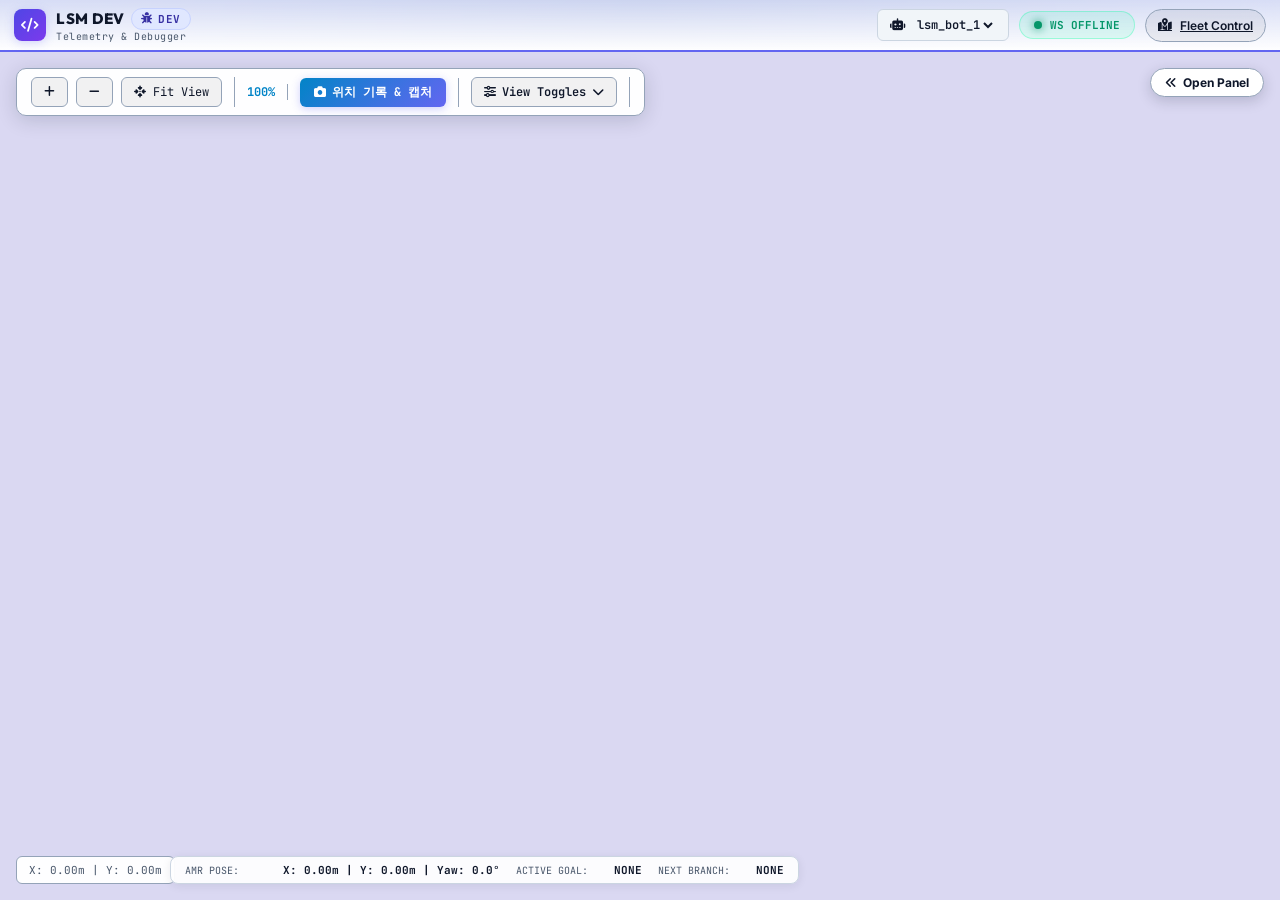
==== commit ae5e7f4c: "feat(fms_web): persist developer view options & improve telemetry bridge pose tracking" ====
--- a/lsm_ws/src/lsm_fms_web/web/developer.html
+++ b/lsm_ws/src/lsm_fms_web/web/developer.html
@@ -100,7 +100,7 @@
               <span class="toggle-label">Arrows</span>
             </label>
             <label class="toggle-switch">
-              <input type="checkbox" id="chk-show-labels" checked>
+              <input type="checkbox" id="chk-show-labels">
               <span class="switch-slider"></span>
               <span class="toggle-label">Labels</span>
             </label>
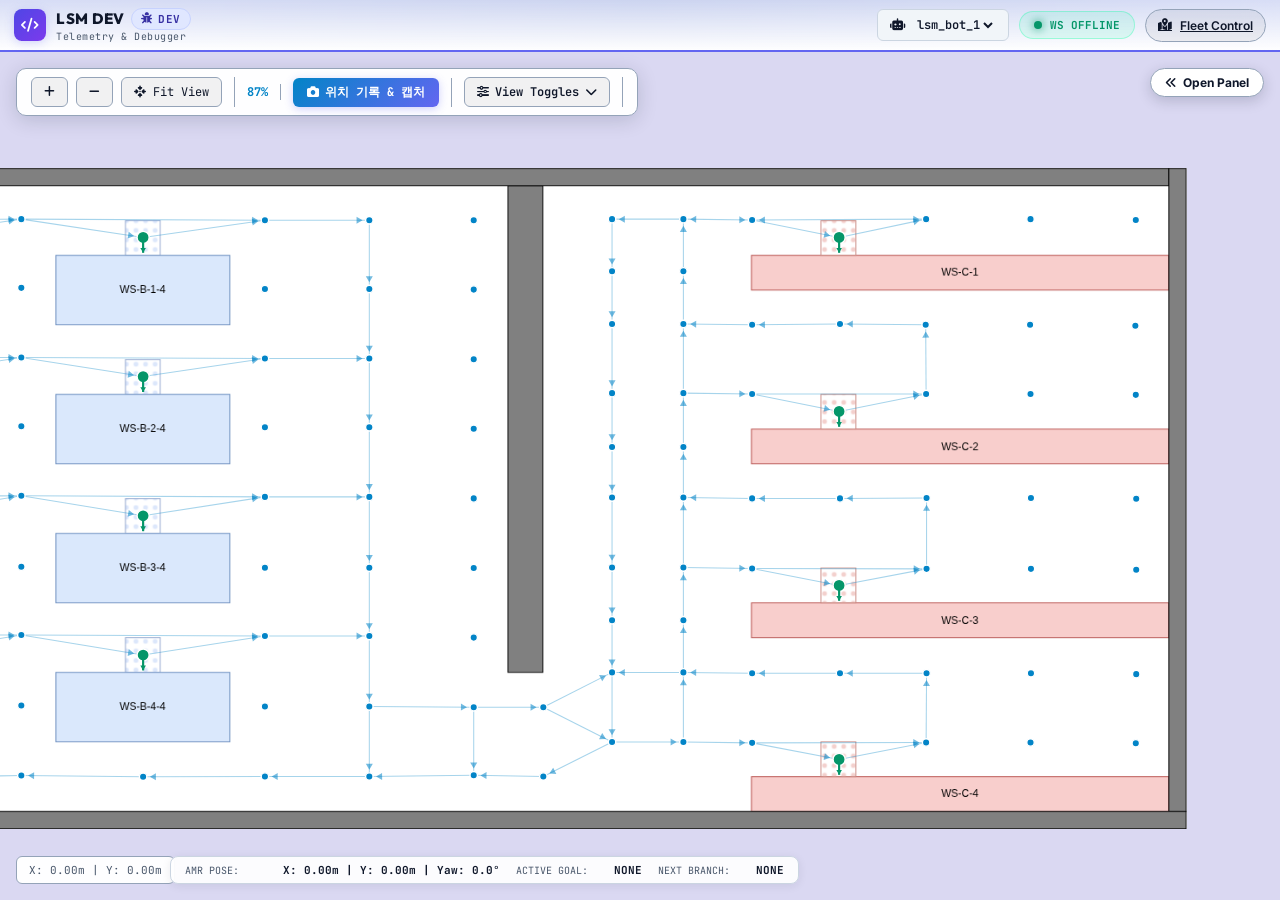
==== commit d22b979d: "feat(navigation): SLAM 지도 오리진 오프셋(-2.4, -0.3) 보정 및 FMS 모니터링 실시간 위치 동기화 - lsm_warehouse_map.yaml orig" ====
--- a/lsm_ws/src/lsm_fms_web/web/developer.html
+++ b/lsm_ws/src/lsm_fms_web/web/developer.html
@@ -305,78 +305,179 @@
           </div>
         </div>
 
-        <!-- Tab 3: Topological Route Planner & Branch Inspector -->
+        <!-- Tab 3: Topological Route Planner & Scenario Control -->
         <div class="tab-content" id="tab-planner">
-          <div class="panel-card">
-            <div class="panel-header">
-              <h3><i class="fa-solid fa-route"></i> Route Planner & Dispatch</h3>
-            </div>
-
-            <div class="route-dispatch-form">
+          <!-- Section 1: Quick Scenario Dispatch -->
+          <div class="panel-card scenario-dispatch-card">
+            <div class="panel-header">
+              <h3><i class="fa-solid fa-bolt-lightning"></i> 시나리오 주행 (Scenario Call)</h3>
+              <span class="badge-scenario-mode">AUTO FMS</span>
+            </div>
+            <p class="panel-desc">작업대(WS) 호출 시 AMR이 현재 위치에서 A* 최단 경로로 순차 웨이포인트 주행합니다.</p>
+
+            <div class="scenario-input-group mt-8">
+              <label class="input-lbl"><i class="fa-solid fa-location-dot"></i> 목표 스테이션 선택:</label>
+              <div class="select-dispatch-row">
+                <select id="select-scenario-target-wp" class="scenario-select"></select>
+                <button class="btn-scenario-dispatch" id="btn-dispatch-custom-scenario">
+                  <i class="fa-solid fa-paper-plane"></i> 주행 시작
+                </button>
+              </div>
+            </div>
+
+            <div class="scenario-quick-grid mt-12">
+              <span class="quick-grid-title"><i class="fa-solid fa-list-check"></i> Quick Shortcut Buttons:</span>
+              <div class="grid-buttons-wrap mt-4">
+                <button class="btn-shortcut ws-a" id="btn-call-ws-a1"><i class="fa-solid fa-industry"></i> WS A-1</button>
+                <button class="btn-shortcut ws-a" id="btn-call-ws-a2"><i class="fa-solid fa-industry"></i> WS A-2</button>
+                <button class="btn-shortcut ws-a" id="btn-call-ws-a3"><i class="fa-solid fa-industry"></i> WS A-3</button>
+                <button class="btn-shortcut ws-a" id="btn-call-ws-a4"><i class="fa-solid fa-industry"></i> WS A-4</button>
+                <button class="btn-shortcut ws-a" id="btn-call-ws-a5"><i class="fa-solid fa-industry"></i> WS A-5</button>
+                <button class="btn-shortcut ws-a" id="btn-call-ws-a6"><i class="fa-solid fa-industry"></i> WS A-6</button>
+                <button class="btn-shortcut charger-btn" id="btn-call-charger"><i class="fa-solid fa-bolt"></i> ⚡ 충전소 복귀 (wp-charge-1)</button>
+              </div>
+            </div>
+          </div>
+
+          <!-- Section 1-2: Real-Time Scenario Telemetry & Verification Debugger Card -->
+          <div class="panel-card scenario-debug-card mt-12">
+            <div class="panel-header">
+              <h3><i class="fa-solid fa-microscope"></i> 시나리오 실시간 디버거 & 정밀도 검증</h3>
+              <span id="badge-debug-status" class="badge-debug-status idle">IDLE</span>
+            </div>
+            <p class="panel-desc">Quick Shortcut 주행 시 목표 웨이포인트와 로봇 실시간 좌표의 오차(Δ) 및 도달 정밀도를 실시간 검증합니다.</p>
+
+            <!-- Real-Time Delta Metrics Table -->
+            <div class="debug-table-wrap mt-8">
+              <table class="debug-metrics-table">
+                <thead>
+                  <tr>
+                    <th>파라미터</th>
+                    <th>목표 (Target)</th>
+                    <th>로봇 (Live)</th>
+                    <th>오차 (Delta Error)</th>
+                    <th>판정 (Status)</th>
+                  </tr>
+                </thead>
+                <tbody>
+                  <tr>
+                    <td><i class="fa-solid fa-arrows-left-right"></i> Target Waypoint</td>
+                    <td id="dbg-target-id" class="val-bold">-</td>
+                    <td id="dbg-current-id" class="val-bold">-</td>
+                    <td id="dbg-step-progress">Step 0 / 0</td>
+                    <td><span id="dbg-step-badge" class="pass-tag warn">READY</span></td>
+                  </tr>
+                  <tr>
+                    <td><i class="fa-solid fa-ruler-horizontal"></i> X Position</td>
+                    <td id="dbg-target-x">0.00 m</td>
+                    <td id="dbg-robot-x">0.00 m</td>
+                    <td id="dbg-delta-x">0.00 m</td>
+                    <td><span id="dbg-pass-x" class="pass-tag pass">PASS</span></td>
+                  </tr>
+                  <tr>
+                    <td><i class="fa-solid fa-ruler-vertical"></i> Y Position</td>
+                    <td id="dbg-target-y">0.00 m</td>
+                    <td id="dbg-robot-y">0.00 m</td>
+                    <td id="dbg-delta-y">0.00 m</td>
+                    <td><span id="dbg-pass-y" class="pass-tag pass">PASS</span></td>
+                  </tr>
+                  <tr>
+                    <td><i class="fa-solid fa-bullseye"></i> Distance Error</td>
+                    <td>0.00 m</td>
+                    <td id="dbg-robot-dist-live">0.00 m</td>
+                    <td id="dbg-dist-error" class="val-highlight">0.00 m</td>
+                    <td><span id="dbg-pass-dist" class="pass-tag pass">PASS (&lt;0.45m)</span></td>
+                  </tr>
+                  <tr>
+                    <td><i class="fa-solid fa-compass"></i> Heading Angle (Yaw)</td>
+                    <td id="dbg-target-yaw">0.0 °</td>
+                    <td id="dbg-robot-yaw">0.0 °</td>
+                    <td id="dbg-delta-yaw">0.0 °</td>
+                    <td><span id="dbg-pass-yaw" class="pass-tag pass">PASS (&lt;5.0°)</span></td>
+                  </tr>
+                </tbody>
+              </table>
+            </div>
+
+            <!-- Real-Time Verification Console Terminal -->
+            <div class="debug-terminal-wrap mt-8">
+              <div class="terminal-bar">
+                <span><i class="fa-solid fa-terminal"></i> Live Verification Log Terminal</span>
+                <button id="btn-clear-debug-log" class="btn-xs btn-outline"><i class="fa-solid fa-trash"></i> Clear</button>
+              </div>
+              <div id="debug-log-console" class="terminal-console-body">
+                <div class="log-entry system">[SYSTEM] Scenario Telemetry Debugger & Verification Node Ready.</div>
+              </div>
+            </div>
+          </div>
+
+          <!-- Section 2: Manual A* Route Builder -->
+          <div class="panel-card mt-12">
+            <div class="panel-header">
+              <h3><i class="fa-solid fa-route"></i> 수동 경로 계산 (A* Route Builder)</h3>
+            </div>
+
+            <div class="route-dispatch-form mt-8">
               <div class="form-row">
-                <label>Start Waypoint:</label>
+                <div class="row-label-wrap">
+                  <label><i class="fa-solid fa-play"></i> 출발점 (Start Waypoint):</label>
+                  <button class="btn-xs btn-outline" id="btn-set-start-bot" title="Set to robot pose"><i class="fa-solid fa-location-crosshairs"></i> 로봇 위치</button>
+                </div>
                 <select id="select-start-wp"></select>
-                <button class="btn-xs btn-outline" id="btn-set-start-bot" title="Set to robot pose"><i class="fa-solid fa-location-crosshairs"></i> Bot Pose</button>
-              </div>
-
-              <div class="form-row">
-                <label>Target Waypoint:</label>
+              </div>
+
+              <div class="form-row mt-8">
+                <label><i class="fa-solid fa-flag-checkered"></i> 도착점 (Target Waypoint):</label>
                 <select id="select-goal-wp"></select>
               </div>
 
-              <div class="dispatch-actions">
-                <button class="btn-primary" id="btn-plan-route"><i class="fa-solid fa-calculator"></i> Calculate Path</button>
-                <button class="btn-secondary btn-accent-green" id="btn-dispatch-route"><i class="fa-solid fa-paper-plane"></i> Dispatch Goal</button>
-              </div>
-            </div>
-
-            <div class="route-summary-box mt-12" id="route-summary-box">
+              <div class="dispatch-actions mt-12">
+                <button class="btn-primary" id="btn-plan-route"><i class="fa-solid fa-calculator"></i> A* 경로 연산</button>
+                <button class="btn-secondary btn-accent-green" id="btn-dispatch-route"><i class="fa-solid fa-paper-plane"></i> 주행 명령 하달</button>
+              </div>
+            </div>
+          </div>
+
+          <!-- Section 3: Route Summary & Branch Decision Inspector -->
+          <div class="panel-card mt-12">
+            <div class="panel-header">
+              <h3><i class="fa-solid fa-chart-pie"></i> A* 경로 분석 & 분기점 인스펙터</h3>
+            </div>
+
+            <div class="route-summary-box mt-8" id="route-summary-box">
               <div class="summary-header">
-                <span class="route-title">A* PATH SUMMARY</span>
+                <span class="route-title">A* PATH DISTANCE</span>
                 <span class="route-dist neon-cyan" id="route-total-dist">0.00 m</span>
               </div>
               <div class="summary-details">
-                <span>Waypoints: <strong id="route-wp-count">0</strong></span>
-                <span>Est. Time: <strong id="route-est-time">0s</strong></span>
+                <span>총 노드 수: <strong id="route-wp-count">0개</strong></span>
+                <span>예상 시간: <strong id="route-est-time">0초</strong></span>
               </div>
             </div>
 
             <!-- Decision Branch Inspector -->
-            <div class="branch-inspector-card mt-12">
-              <div class="panel-header">
-                <h4><i class="fa-solid fa-code-fork"></i> Next Branch Decision</h4>
-              </div>
-              <div id="branch-decision-box">
+            <div class="branch-inspector-card mt-8">
+              <div class="panel-header-sm">
+                <span class="lbl-sm"><i class="fa-solid fa-code-fork"></i> 다음 분기점 판단 (Next Branch Choice):</span>
+              </div>
+              <div id="branch-decision-box" class="mt-4">
                 <div class="empty-state-sm">
-                  <p>No active route segment. Dispatch a route to inspect branch choices.</p>
+                  <p>활성화된 경로가 없습니다. 시나리오 주행을 시작하세요.</p>
                 </div>
               </div>
             </div>
-
-            <!-- Workstation Call Scenario Quick Trigger -->
-            <div class="scenario-trigger-card mt-12">
-              <div class="panel-header">
-                <h4><i class="fa-solid fa-bell"></i> WS Work Complete (Call AMR Scenario)</h4>
-              </div>
-              <p class="panel-desc-sm">충전소/대기 장소의 lsm_bot_1을 호출하여 해당 WS로 최단 경로 Gazebo 주행 명령을 하달합니다.</p>
-              <div class="scenario-buttons-grid">
-                <button class="btn-scenario btn-ws-a1" id="btn-call-ws-a1">
-                  <i class="fa-solid fa-industry"></i> Call from WS A-1 (wp-ws-a-1)
-                </button>
-                <button class="btn-scenario btn-ws-a2" id="btn-call-ws-a2">
-                  <i class="fa-solid fa-industry"></i> Call from WS A-2 (wp-ws-a-2)
-                </button>
-                <button class="btn-scenario btn-charger" id="btn-call-charger">
-                  <i class="fa-solid fa-bolt"></i> Return to Charger (wp-charge-1)
-                </button>
-              </div>
-            </div>
-
-            <!-- Step-by-Step Waypoints Queue -->
-            <div class="panel-header mt-12">
-              <h4><i class="fa-solid fa-list-ol"></i> Path Waypoint Sequence</h4>
-            </div>
-            <div class="route-queue-list" id="route-queue-list"></div>
+          </div>
+
+          <!-- Section 4: Waypoint Step Queue -->
+          <div class="panel-card mt-12">
+            <div class="panel-header">
+              <h3><i class="fa-solid fa-list-ol"></i> 순차 주행 웨이포인트 큐 Sequence</h3>
+            </div>
+            <div class="route-queue-list mt-8" id="route-queue-list">
+              <div class="empty-state-sm">
+                <p>대기 중인 경로 순서가 없습니다.</p>
+              </div>
+            </div>
           </div>
         </div>
 
--- a/lsm_ws/src/lsm_fms_web/web/css/style.css
+++ b/lsm_ws/src/lsm_fms_web/web/css/style.css
@@ -232,6 +232,49 @@
   color: var(--neon-green);
 }
 
+.edges-list {
+  display: flex;
+  flex-wrap: wrap;
+  gap: 4px;
+  margin-top: 4px;
+}
+
+.edge-chip {
+  font-size: 10px;
+  padding: 2px 6px;
+  background: rgba(0, 243, 255, 0.1);
+  border: 1px solid var(--border-color);
+  border-radius: 4px;
+  font-family: 'JetBrains Mono', monospace;
+  color: var(--text-main);
+}
+
+.btn-copy-node-action {
+  width: 100%;
+  margin-top: 10px;
+  padding: 8px 12px;
+  background: rgba(2, 132, 199, 0.15);
+  border: 1px solid rgba(56, 189, 248, 0.4);
+  color: #38bdf8;
+  border-radius: 6px;
+  font-family: 'JetBrains Mono', monospace;
+  font-size: 11px;
+  font-weight: 600;
+  cursor: pointer;
+  display: flex;
+  align-items: center;
+  justify-content: center;
+  gap: 6px;
+  transition: all 0.2s ease;
+}
+
+.btn-copy-node-action:hover {
+  background: rgba(2, 132, 199, 0.35);
+  border-color: #38bdf8;
+  color: #ffffff;
+  box-shadow: 0 0 10px rgba(56, 189, 248, 0.3);
+}
+
 .pulse-dot {
   width: 8px;
   height: 8px;
--- a/lsm_ws/src/lsm_fms_web/web/css/developer.css
+++ b/lsm_ws/src/lsm_fms_web/web/css/developer.css
@@ -567,3 +567,232 @@
 .btn-scenario.btn-charger {
   border-left: 4px solid #d97706;
 }
+
+/* Redesigned Route & Scenario Dispatch Tab Styles */
+.scenario-dispatch-card {
+  border-top: 3px solid #6366f1 !important;
+}
+
+.badge-scenario-mode {
+  font-family: 'JetBrains Mono', monospace;
+  font-size: 10px;
+  font-weight: 800;
+  color: #6366f1;
+  background: rgba(99, 102, 241, 0.12);
+  padding: 2px 8px;
+  border-radius: 12px;
+  letter-spacing: 0.5px;
+}
+
+.scenario-input-group {
+  background: #f8fafc;
+  border: 1px solid #e2e8f0;
+  padding: 10px;
+  border-radius: 8px;
+}
+
+.input-lbl {
+  font-size: 11px;
+  font-weight: 700;
+  color: #334155;
+  margin-bottom: 6px;
+  display: block;
+}
+
+.select-dispatch-row {
+  display: flex;
+  gap: 8px;
+  align-items: center;
+}
+
+.scenario-select {
+  flex: 1;
+  background: #ffffff;
+  border: 1px solid #cbd5e1;
+  padding: 7px 10px;
+  border-radius: 6px;
+  font-family: 'JetBrains Mono', monospace;
+  font-size: 12px;
+  font-weight: 600;
+  color: #0f172a;
+  outline: none;
+}
+
+.btn-scenario-dispatch {
+  background: linear-gradient(135deg, #4f46e5, #0284c7);
+  color: #ffffff;
+  border: none;
+  font-weight: 700;
+  font-size: 12px;
+  padding: 7px 14px;
+  border-radius: 6px;
+  cursor: pointer;
+  display: flex;
+  align-items: center;
+  gap: 6px;
+  box-shadow: 0 2px 6px rgba(79, 70, 229, 0.25);
+  transition: all 0.2s ease;
+  white-space: nowrap;
+}
+
+.btn-scenario-dispatch:hover {
+  transform: translateY(-1px);
+  box-shadow: 0 4px 10px rgba(79, 70, 229, 0.4);
+}
+
+.quick-grid-title {
+  font-size: 11px;
+  font-weight: 700;
+  color: #475569;
+  display: block;
+}
+
+.grid-buttons-wrap {
+  display: grid;
+  grid-template-columns: 1fr 1fr;
+  gap: 6px;
+}
+
+.btn-shortcut {
+  display: flex;
+  align-items: center;
+  justify-content: center;
+  gap: 6px;
+  padding: 8px 10px;
+  font-family: 'JetBrains Mono', monospace;
+  font-size: 11px;
+  font-weight: 700;
+  border-radius: 6px;
+  border: 1px solid #cbd5e1;
+  background: #ffffff;
+  color: #1e293b;
+  cursor: pointer;
+  transition: all 0.15s ease;
+}
+
+.btn-shortcut:hover {
+  border-color: #6366f1;
+  background: #f1f5f9;
+  color: #4f46e5;
+}
+
+.btn-shortcut.ws-a {
+  border-left: 3px solid #0284c7;
+}
+
+.btn-shortcut.charger-btn {
+  grid-column: span 2;
+  border-left: 3px solid #d97706;
+  background: rgba(217, 119, 6, 0.05);
+  color: #b45309;
+}
+
+.btn-shortcut.charger-btn:hover {
+  background: rgba(217, 119, 6, 0.15);
+}
+
+.row-label-wrap {
+  display: flex;
+  justify-content: space-between;
+  align-items: center;
+  margin-bottom: 4px;
+}
+
+.panel-header-sm {
+  font-size: 11px;
+  font-weight: 700;
+  color: #475569;
+}
+
+/* Scenario Live Verification & Telemetry Debugger */
+.scenario-debug-card {
+  border-top: 3px solid #10b981 !important;
+  background: #ffffff;
+}
+
+.badge-debug-status {
+  font-family: 'JetBrains Mono', monospace;
+  font-size: 10px;
+  font-weight: 800;
+  padding: 3px 8px;
+  border-radius: 12px;
+  letter-spacing: 0.5px;
+}
+.badge-debug-status.idle { background: #f1f5f9; color: #64748b; }
+.badge-debug-status.navigating { background: #dbeafe; color: #1d4ed8; animation: pulse 1.5s infinite; }
+.badge-debug-status.success { background: #d1fae5; color: #047857; }
+.badge-debug-status.error { background: #fee2e2; color: #b91c1c; }
+
+.debug-table-wrap {
+  overflow-x: auto;
+  border: 1px solid #e2e8f0;
+  border-radius: 6px;
+  background: #ffffff;
+}
+
+.debug-metrics-table {
+  width: 100%;
+  border-collapse: collapse;
+  font-size: 11px;
+  font-family: 'Inter', sans-serif;
+}
+.debug-metrics-table th {
+  background: #f1f5f9;
+  color: #475569;
+  font-weight: 700;
+  text-align: left;
+  padding: 6px 10px;
+  border-bottom: 1px solid #cbd5e1;
+}
+.debug-metrics-table td {
+  padding: 6px 10px;
+  border-bottom: 1px solid #f1f5f9;
+  color: #1e293b;
+  font-family: 'JetBrains Mono', monospace;
+}
+.debug-metrics-table td.val-bold { font-weight: 700; color: #0f172a; }
+.debug-metrics-table td.val-highlight { font-weight: 800; color: #2563eb; }
+
+.pass-tag {
+  font-size: 10px;
+  font-weight: 800;
+  padding: 2px 6px;
+  border-radius: 4px;
+}
+.pass-tag.pass { background: #d1fae5; color: #047857; }
+.pass-tag.warn { background: #fef3c7; color: #b45309; }
+.pass-tag.fail { background: #fee2e2; color: #b91c1c; }
+
+.debug-terminal-wrap {
+  border: 1px solid #0f172a;
+  border-radius: 6px;
+  background: #0f172a;
+  overflow: hidden;
+}
+.terminal-bar {
+  background: #1e293b;
+  color: #94a3b8;
+  font-size: 10px;
+  font-weight: 700;
+  padding: 4px 8px;
+  display: flex;
+  justify-content: space-between;
+  align-items: center;
+  border-bottom: 1px solid #334155;
+}
+.terminal-console-body {
+  height: 120px;
+  overflow-y: auto;
+  padding: 8px;
+  font-family: 'JetBrains Mono', monospace;
+  font-size: 10.5px;
+  line-height: 1.4;
+  color: #e2e8f0;
+}
+.terminal-console-body .log-entry { margin-bottom: 3px; }
+.terminal-console-body .log-entry.system { color: #94a3b8; }
+.terminal-console-body .log-entry.dispatch { color: #38bdf8; }
+.terminal-console-body .log-entry.step { color: #fbbf24; }
+.terminal-console-body .log-entry.pass { color: #4ade80; }
+.terminal-console-body .log-entry.warn { color: #f87171; }
+
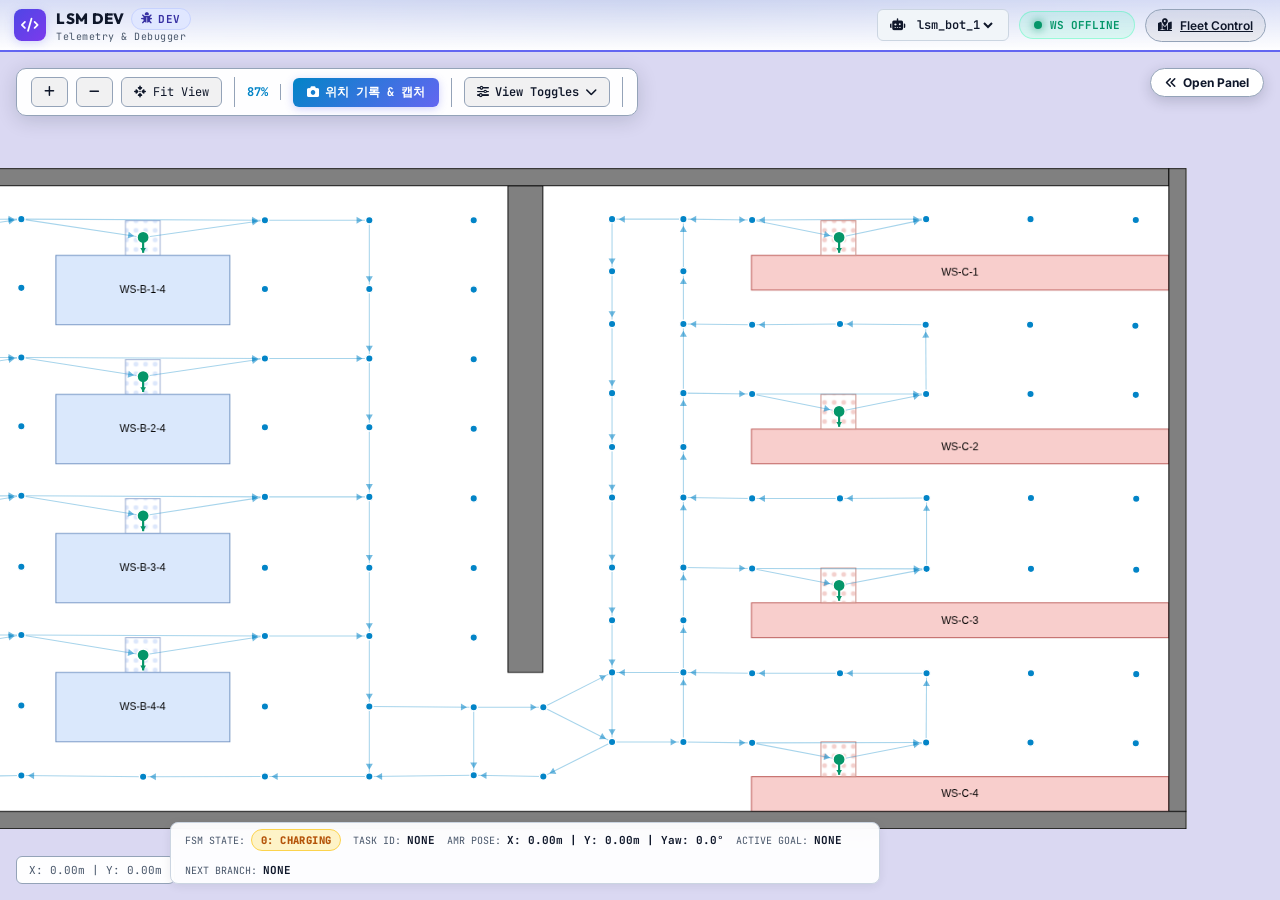
==== commit 33776ad0: "feat(fsm): implement 5-stage logistics AMR state machine and FMS web dashboard integration" ====
--- a/lsm_ws/src/lsm_fms_web/web/developer.html
+++ b/lsm_ws/src/lsm_fms_web/web/developer.html
@@ -119,6 +119,14 @@
           <!-- Developer Map HUD -->
           <div class="dev-hud-overlay">
             <div class="hud-item">
+              <span class="hud-label">FSM STATE:</span>
+              <span class="fsm-badge state-0" id="hud-fsm-badge">0: CHARGING</span>
+            </div>
+            <div class="hud-item">
+              <span class="hud-label">TASK ID:</span>
+              <span class="hud-value neon-purple" id="hud-task-id">NONE</span>
+            </div>
+            <div class="hud-item">
               <span class="hud-label">AMR POSE:</span>
               <span class="hud-value neon-cyan" id="hud-pose">X: 0.00m | Y: 0.00m | Yaw: 0.0°</span>
             </div>
@@ -180,6 +188,22 @@
                 <span class="tel-lbl">Battery Level</span>
                 <span class="tel-val neon-green" id="tel-battery">100%</span>
               </div>
+            </div>
+
+            <div class="panel-header mt-12">
+              <h4><i class="fa-solid fa-diagram-project"></i> 5-Stage Logistics FSM</h4>
+              <span class="fsm-badge state-0" id="tel-fsm-badge">0: CHARGING</span>
+            </div>
+            <div class="fsm-stepper" id="tel-fsm-stepper">
+              <div class="fsm-step active" data-state="0"><span>0</span>CHARGING</div>
+              <div class="fsm-step" data-state="1"><span>1</span>UNLOADED</div>
+              <div class="fsm-step" data-state="2"><span>2</span>LOADING</div>
+              <div class="fsm-step" data-state="3"><span>3</span>LOADED</div>
+              <div class="fsm-step" data-state="4"><span>4</span>UNLOADING</div>
+            </div>
+            <div class="fsm-task-row">
+              <span class="lbl">Task ID:</span>
+              <span class="val" id="tel-task-id">NONE</span>
             </div>
 
             <div class="panel-header mt-12">
@@ -307,8 +331,62 @@
 
         <!-- Tab 3: Topological Route Planner & Scenario Control -->
         <div class="tab-content" id="tab-planner">
+          <!-- Section 0: 5-Stage Logistics FSM Mission & Trigger Controls -->
+          <div class="panel-card fsm-control-card">
+            <div class="panel-header">
+              <h3><i class="fa-solid fa-cubes"></i> 5단계 물류 FSM 관제</h3>
+              <span class="fsm-badge state-0" id="planner-fsm-badge">0: CHARGING</span>
+            </div>
+            <div class="fsm-stepper" id="planner-fsm-stepper">
+              <div class="fsm-step active" data-state="0"><span>0</span>CHARGING</div>
+              <div class="fsm-step" data-state="1"><span>1</span>UNLOADED</div>
+              <div class="fsm-step" data-state="2"><span>2</span>LOADING</div>
+              <div class="fsm-step" data-state="3"><span>3</span>LOADED</div>
+              <div class="fsm-step" data-state="4"><span>4</span>UNLOADING</div>
+            </div>
+            <div class="fsm-task-row mt-8">
+              <span class="lbl">Active Task ID:</span>
+              <span class="val neon-purple" id="planner-task-id">NONE</span>
+            </div>
+            <div class="fsm-mission-inputs mt-8">
+              <div class="fsm-select-pair">
+                <div>
+                  <label class="input-lbl">픽업 작업장 (Pickup):</label>
+                  <select id="select-fsm-pickup" class="scenario-select">
+                    <option value="wp-ws-a-4" selected>wp-ws-a-4 (A-4)</option>
+                    <option value="wp-ws-a-1">wp-ws-a-1 (A-1)</option>
+                    <option value="wp-ws-a-2">wp-ws-a-2 (A-2)</option>
+                    <option value="wp-ws-a-5">wp-ws-a-5 (A-5)</option>
+                    <option value="wp-ws-a-6">wp-ws-a-6 (A-6)</option>
+                  </select>
+                </div>
+                <div>
+                  <label class="input-lbl">하역 작업장 (Delivery):</label>
+                  <select id="select-fsm-delivery" class="scenario-select">
+                    <option value="wp-ws-a-5" selected>wp-ws-a-5 (A-5)</option>
+                    <option value="wp-ws-a-2">wp-ws-a-2 (A-2)</option>
+                    <option value="wp-ws-a-3">wp-ws-a-3 (A-3)</option>
+                    <option value="wp-ws-a-4">wp-ws-a-4 (A-4)</option>
+                    <option value="wp-ws-a-6">wp-ws-a-6 (A-6)</option>
+                  </select>
+                </div>
+              </div>
+              <button class="btn-fsm-dispatch mt-8" id="btn-fsm-dispatch-mission">
+                <i class="fa-solid fa-play"></i> 5단계 E2E 물류 미션 시작 (DispatchTask)
+              </button>
+              <div class="fsm-trigger-row mt-8">
+                <button class="btn-fsm-trigger load" id="btn-fsm-trigger-loaded">
+                  <i class="fa-solid fa-box-open"></i> 적재 완료 (CARGO_LOADED)
+                </button>
+                <button class="btn-fsm-trigger unload" id="btn-fsm-trigger-unloaded">
+                  <i class="fa-solid fa-dolly"></i> 하역 완료 (CARGO_UNLOADED)
+                </button>
+              </div>
+            </div>
+          </div>
+
           <!-- Section 1: Quick Scenario Dispatch -->
-          <div class="panel-card scenario-dispatch-card">
+          <div class="panel-card scenario-dispatch-card mt-12">
             <div class="panel-header">
               <h3><i class="fa-solid fa-bolt-lightning"></i> 시나리오 주행 (Scenario Call)</h3>
               <span class="badge-scenario-mode">AUTO FMS</span>
--- a/lsm_ws/src/lsm_fms_web/web/css/style.css
+++ b/lsm_ws/src/lsm_fms_web/web/css/style.css
@@ -1073,3 +1073,172 @@
   transform: translateY(-1px);
 }
 
+/* 5-Stage Logistics FSM Badges & Stepper */
+.fsm-badge {
+  font-family: 'JetBrains Mono', monospace;
+  font-size: 10.5px;
+  font-weight: 800;
+  padding: 3px 9px;
+  border-radius: 12px;
+  letter-spacing: 0.4px;
+  display: inline-flex;
+  align-items: center;
+  gap: 5px;
+  white-space: nowrap;
+  border: 1px solid transparent;
+}
+.fsm-badge.state-0 { background: #fef3c7; color: #b45309; border-color: #fcd34d; }
+.fsm-badge.state-1 { background: #dbeafe; color: #1d4ed8; border-color: #93c5fd; }
+.fsm-badge.state-2 { background: #ede9fe; color: #6d28d9; border-color: #c4b5fd; animation: pulse 1.6s infinite; }
+.fsm-badge.state-3 { background: #d1fae5; color: #047857; border-color: #6ee7b7; }
+.fsm-badge.state-4 { background: #ffe4e6; color: #be123c; border-color: #fda4af; animation: pulse 1.6s infinite; }
+
+.fsm-stepper {
+  display: grid;
+  grid-template-columns: repeat(5, 1fr);
+  gap: 4px;
+  margin-top: 8px;
+}
+
+.fsm-step {
+  display: flex;
+  flex-direction: column;
+  align-items: center;
+  justify-content: center;
+  gap: 2px;
+  padding: 5px 2px;
+  border-radius: 6px;
+  background: #f1f5f9;
+  border: 1px solid #cbd5e1;
+  color: #64748b;
+  font-family: 'JetBrains Mono', monospace;
+  font-size: 8.5px;
+  font-weight: 700;
+  text-align: center;
+  transition: all 0.2s ease;
+}
+
+.fsm-step span {
+  display: inline-flex;
+  align-items: center;
+  justify-content: center;
+  width: 16px;
+  height: 16px;
+  border-radius: 50%;
+  background: #cbd5e1;
+  color: #334155;
+  font-size: 9px;
+  font-weight: 800;
+}
+
+.fsm-step.passed {
+  background: #ecfdf5;
+  border-color: #6ee7b7;
+  color: #059669;
+}
+.fsm-step.passed span {
+  background: #10b981;
+  color: #ffffff;
+}
+
+.fsm-step.active {
+  background: #eff6ff;
+  border-color: #3b82f6;
+  color: #1d4ed8;
+  box-shadow: 0 2px 6px rgba(59, 130, 246, 0.22);
+}
+.fsm-step.active span {
+  background: #2563eb;
+  color: #ffffff;
+}
+
+.fsm-task-row {
+  display: flex;
+  justify-content: space-between;
+  align-items: center;
+  background: #f8fafc;
+  border: 1px solid #e2e8f0;
+  border-radius: 6px;
+  padding: 6px 10px;
+  margin-top: 8px;
+  font-family: 'JetBrains Mono', monospace;
+  font-size: 11px;
+}
+.fsm-task-row .lbl { color: #64748b; font-weight: 600; }
+.fsm-task-row .val { color: #6d28d9; font-weight: 800; }
+
+.fsm-control-card {
+  border-top: 3px solid #7c3aed !important;
+}
+
+.fsm-select-pair {
+  display: grid;
+  grid-template-columns: 1fr 1fr;
+  gap: 8px;
+}
+.fsm-select-pair .scenario-select {
+  width: 100%;
+  font-size: 11px;
+  padding: 6px 8px;
+}
+
+.btn-fsm-dispatch {
+  width: 100%;
+  background: linear-gradient(135deg, #7c3aed, #4f46e5);
+  color: #ffffff;
+  border: none;
+  font-weight: 700;
+  font-size: 12px;
+  padding: 8px 12px;
+  border-radius: 6px;
+  cursor: pointer;
+  display: flex;
+  align-items: center;
+  justify-content: center;
+  gap: 6px;
+  box-shadow: 0 2px 8px rgba(124, 58, 237, 0.25);
+  transition: all 0.2s ease;
+}
+.btn-fsm-dispatch:hover {
+  transform: translateY(-1px);
+  box-shadow: 0 4px 12px rgba(124, 58, 237, 0.4);
+}
+
+.fsm-trigger-row {
+  display: grid;
+  grid-template-columns: 1fr 1fr;
+  gap: 6px;
+}
+.btn-fsm-trigger {
+  padding: 7px 6px;
+  border-radius: 6px;
+  font-family: 'JetBrains Mono', monospace;
+  font-size: 10.5px;
+  font-weight: 700;
+  cursor: pointer;
+  display: flex;
+  align-items: center;
+  justify-content: center;
+  gap: 5px;
+  border: 1px solid #cbd5e1;
+  transition: all 0.15s ease;
+}
+.btn-fsm-trigger.load {
+  background: #f5f3ff;
+  color: #6d28d9;
+  border-color: #c4b5fd;
+}
+.btn-fsm-trigger.load:hover {
+  background: #ede9fe;
+  border-color: #7c3aed;
+}
+.btn-fsm-trigger.unload {
+  background: #fff1f2;
+  color: #be123c;
+  border-color: #fecdd3;
+}
+.btn-fsm-trigger.unload:hover {
+  background: #ffe4e6;
+  border-color: #e11d48;
+}
+
--- a/lsm_ws/src/lsm_fms_web/web/css/developer.css
+++ b/lsm_ws/src/lsm_fms_web/web/css/developer.css
@@ -52,15 +52,17 @@
   position: absolute;
   bottom: 16px;
   left: 170px;
-  background: rgba(255, 255, 255, 0.92);
+  right: 400px;
+  background: rgba(255, 255, 255, 0.94);
   backdrop-filter: blur(10px);
   border: 1px solid #cbd5e1;
   border-radius: 8px;
   padding: 6px 14px;
   display: flex;
   flex-direction: row;
-  align-items: center;
-  gap: 16px;
+  flex-wrap: wrap;
+  align-items: center;
+  gap: 12px;
   z-index: 10;
   box-shadow: 0 2px 10px rgba(15, 23, 42, 0.08);
   pointer-events: none;
@@ -69,7 +71,7 @@
 .hud-item {
   display: flex;
   align-items: center;
-  gap: 8px;
+  gap: 6px;
   font-family: 'JetBrains Mono', monospace;
   font-size: 11px;
 }
@@ -77,7 +79,7 @@
 .hud-label {
   color: var(--text-muted);
   font-size: 10px;
-  min-width: 90px;
+  white-space: nowrap;
 }
 
 .hud-value {
